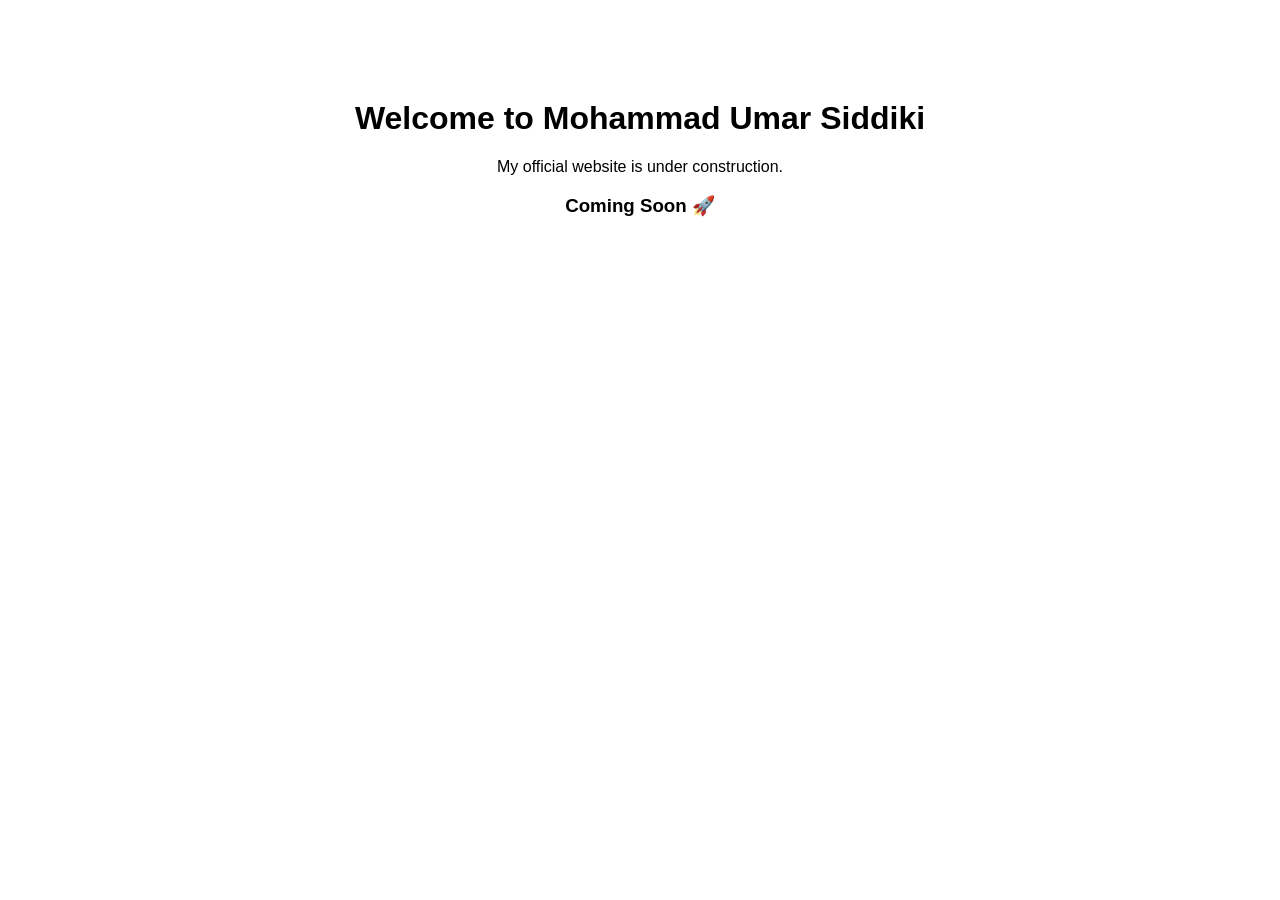
==== index.html @ a69455bf "Create index.html" ====
<!DOCTYPE html>
<html lang="en">
<head>
  <meta charset="UTF-8">
  <meta name="viewport" content="width=device-width, initial-scale=1.0">
  <title>Mohammad Umar Siddiki</title>
</head>
<body style="font-family: Arial; text-align:center; margin-top:100px;">
  <h1>Welcome to Mohammad Umar Siddiki</h1>
  <p>My official website is under construction.</p>
  <h3>Coming Soon 🚀</h3>
</body>
</html>
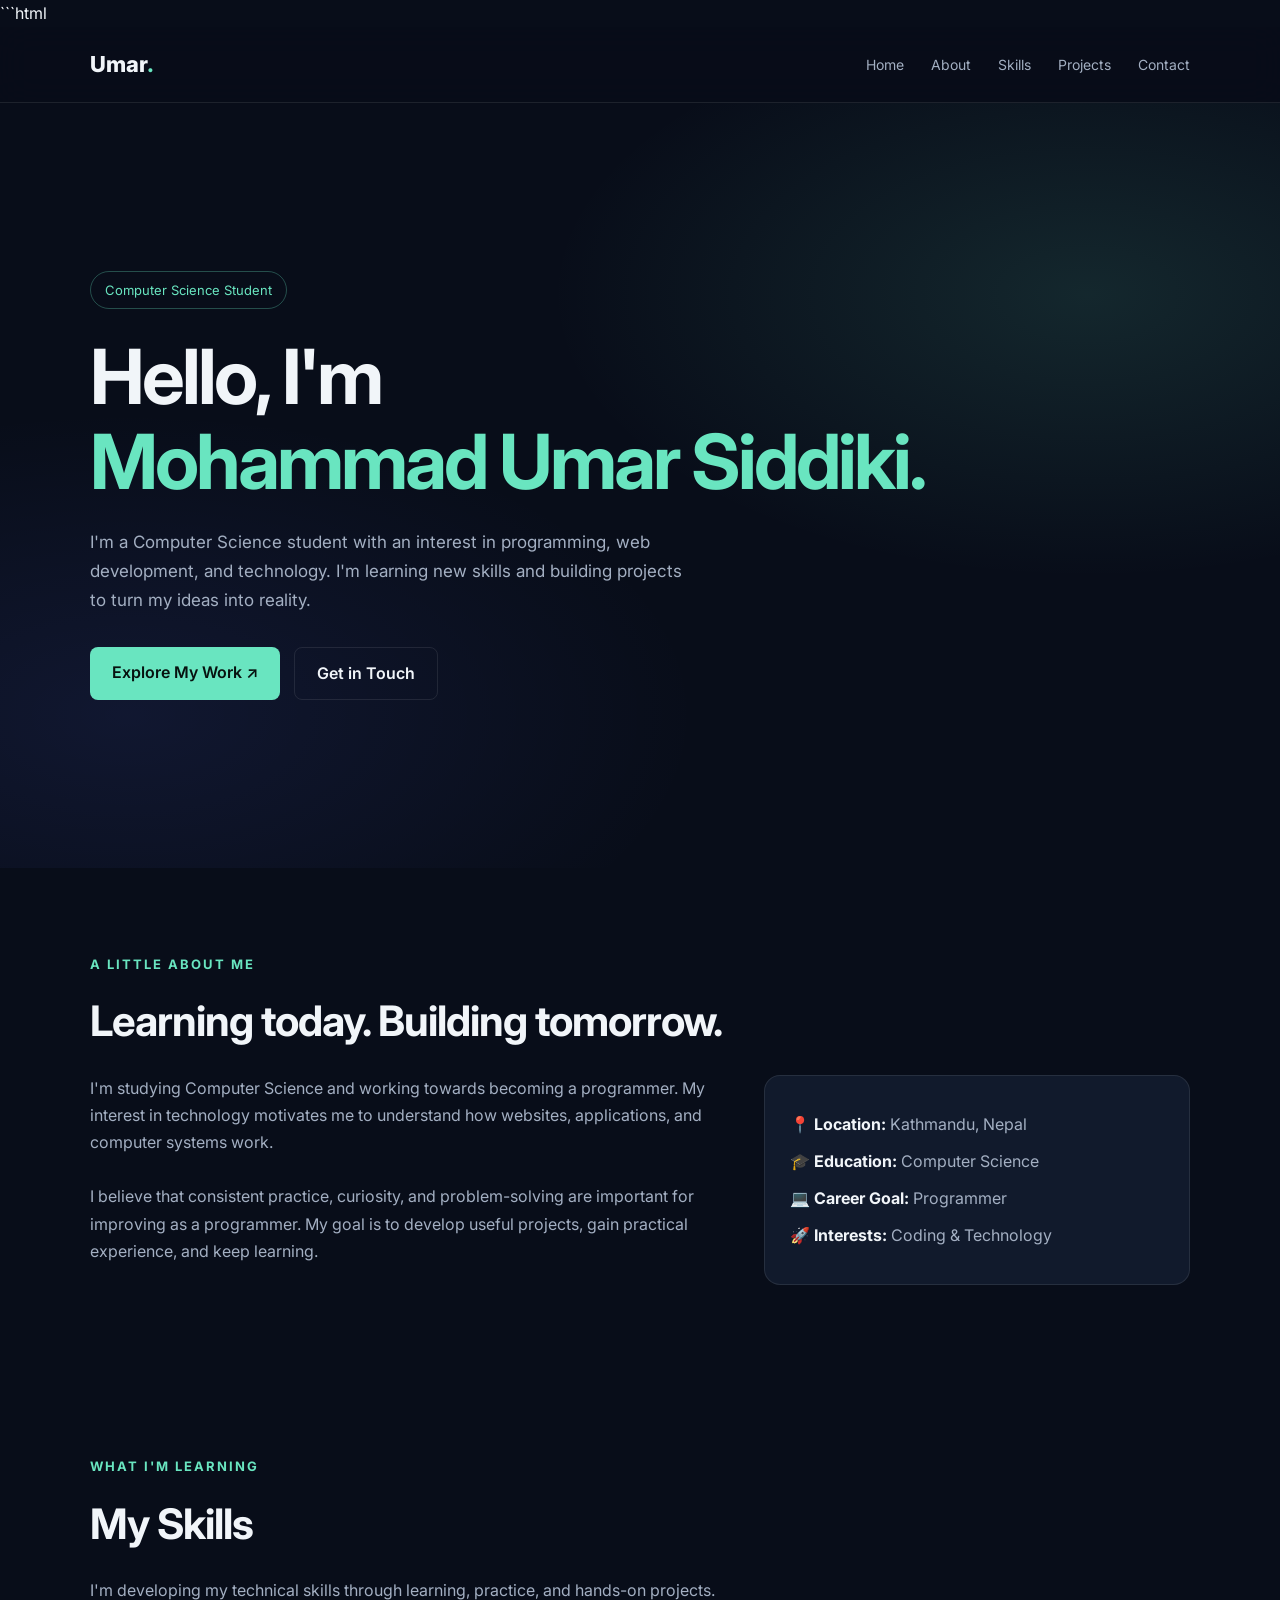
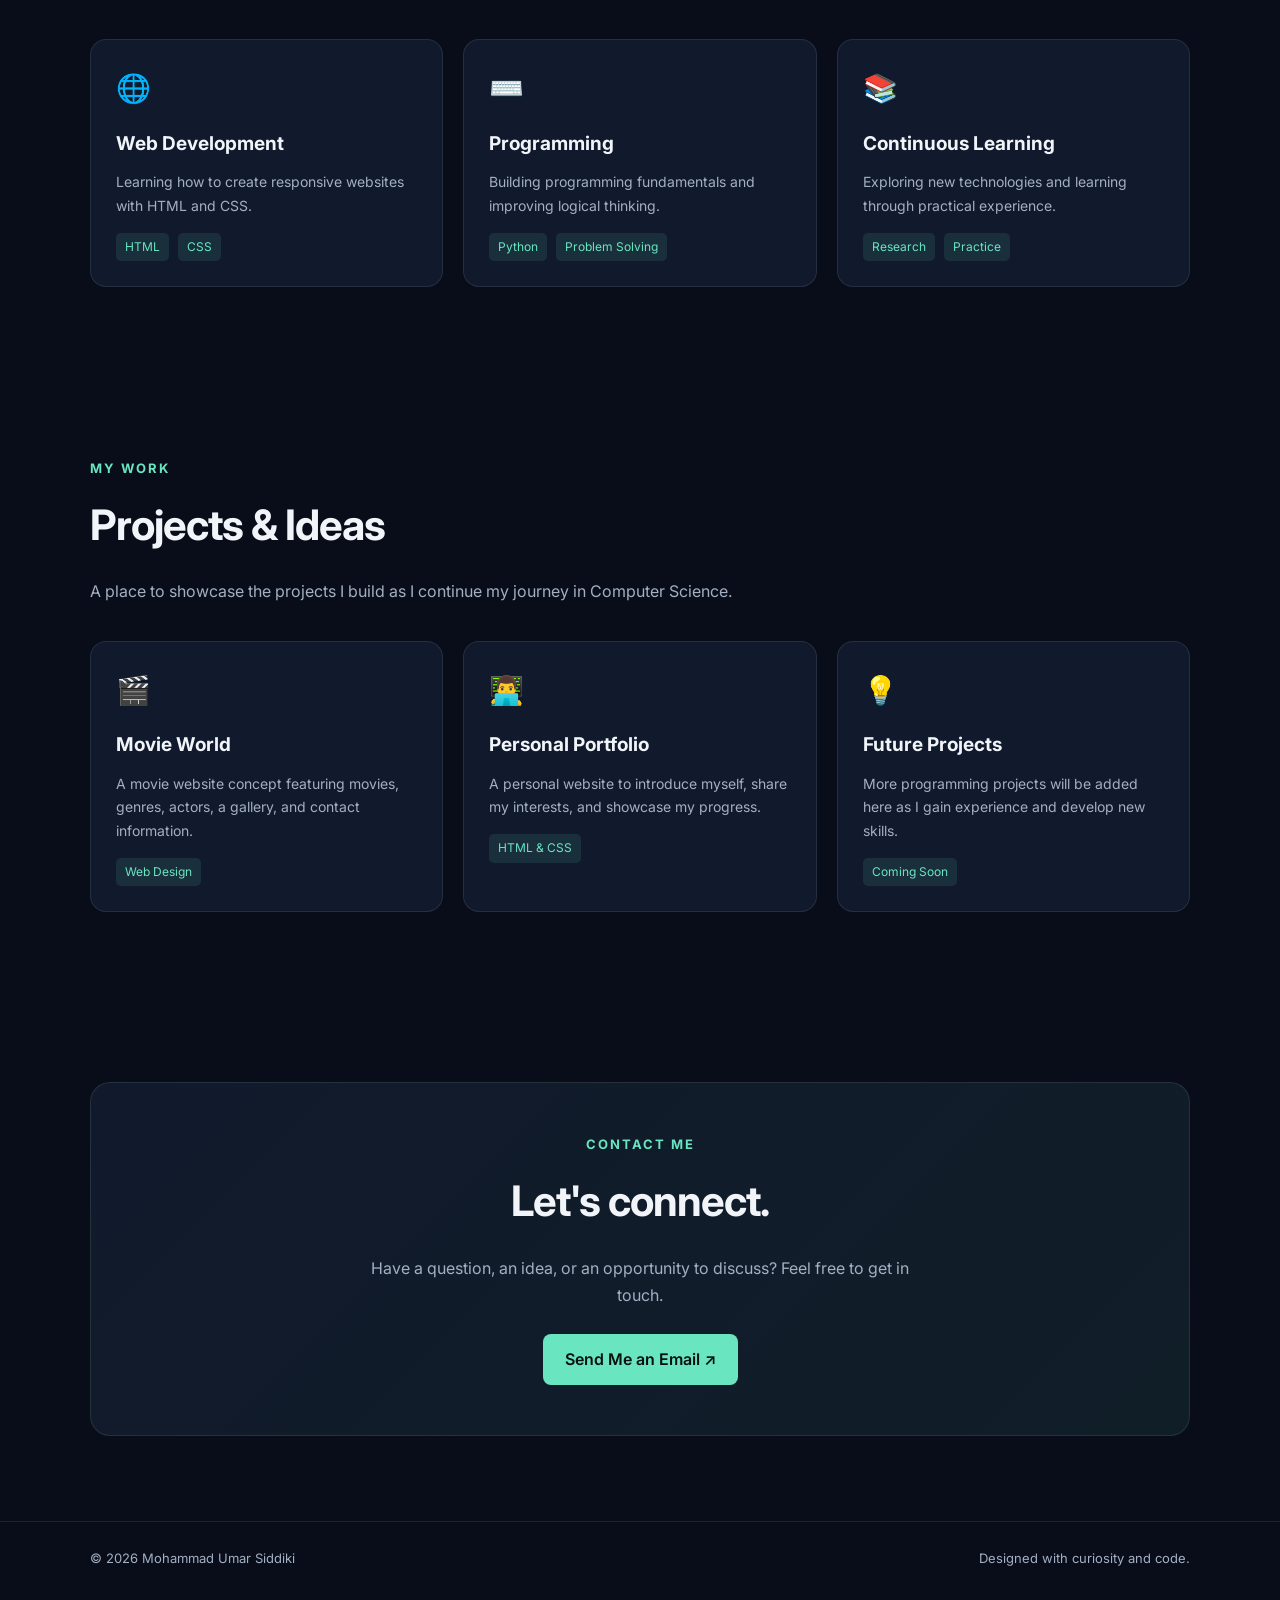
==== commit a46c312b: "Add files via upload" ====
--- a/index.html
+++ b/index.html
@@ -1,13 +1,477 @@
-<!DOCTYPE html>
-<html lang="en">
-<head>
-  <meta charset="UTF-8">
-  <meta name="viewport" content="width=device-width, initial-scale=1.0">
-  <title>Mohammad Umar Siddiki</title>
-</head>
-<body style="font-family: Arial; text-align:center; margin-top:100px;">
-  <h1>Welcome to Mohammad Umar Siddiki</h1>
-  <p>My official website is under construction.</p>
-  <h3>Coming Soon 🚀</h3>
-</body>
-</html>
+```html
+<!DOCTYPE html>
+<html lang="en">
+<head>
+    <meta charset="UTF-8">
+    <meta name="viewport" content="width=device-width, initial-scale=1.0">
+    <title>Umar Siddiki | Personal Portfolio</title>
+
+    <link rel="preconnect" href="https://fonts.googleapis.com">
+    <link rel="preconnect" href="https://fonts.gstatic.com" crossorigin>
+    <link href="https://fonts.googleapis.com/css2?family=Inter:wght@400;500;600;700;800&display=swap" rel="stylesheet">
+
+    <style>
+        * {
+            margin: 0;
+            padding: 0;
+            box-sizing: border-box;
+            scroll-behavior: smooth;
+        }
+
+        :root {
+            --bg: #080d19;
+            --card: #111a2c;
+            --text: #f1f5f9;
+            --muted: #a3afc2;
+            --accent: #69e5c0;
+            --border: rgba(255,255,255,0.09);
+        }
+
+        body {
+            background: var(--bg);
+            color: var(--text);
+            font-family: 'Inter', sans-serif;
+            line-height: 1.7;
+        }
+
+        a {
+            color: inherit;
+            text-decoration: none;
+        }
+
+        .container {
+            width: min(1100px, 90%);
+            margin: auto;
+        }
+
+        nav {
+            position: sticky;
+            top: 0;
+            z-index: 10;
+            background: rgba(8,13,25,0.88);
+            backdrop-filter: blur(16px);
+            border-bottom: 1px solid var(--border);
+        }
+
+        .nav-inner {
+            display: flex;
+            justify-content: space-between;
+            align-items: center;
+            min-height: 75px;
+            gap: 20px;
+        }
+
+        .logo {
+            font-size: 22px;
+            font-weight: 800;
+        }
+
+        .logo span {
+            color: var(--accent);
+        }
+
+        .nav-links {
+            display: flex;
+            gap: 27px;
+            list-style: none;
+            font-size: 14px;
+            color: var(--muted);
+        }
+
+        .nav-links a:hover {
+            color: var(--accent);
+        }
+
+        .hero {
+            min-height: 85vh;
+            display: flex;
+            align-items: center;
+            padding: 90px 0;
+            background:
+                radial-gradient(ellipse at 85% 25%, rgba(105,229,192,.12), transparent 35%),
+                radial-gradient(ellipse at 10% 80%, rgba(93,113,255,.10), transparent 35%);
+        }
+
+        .badge {
+            display: inline-block;
+            padding: 7px 14px;
+            border: 1px solid rgba(105,229,192,.3);
+            border-radius: 30px;
+            color: var(--accent);
+            font-size: 13px;
+            margin-bottom: 25px;
+        }
+
+        h1 {
+            font-size: clamp(42px, 7vw, 76px);
+            line-height: 1.12;
+            letter-spacing: -3px;
+            margin-bottom: 24px;
+        }
+
+        h1 span {
+            color: var(--accent);
+        }
+
+        .hero p {
+            color: var(--muted);
+            max-width: 600px;
+            font-size: 17px;
+            margin-bottom: 32px;
+        }
+
+        .buttons {
+            display: flex;
+            flex-wrap: wrap;
+            gap: 14px;
+        }
+
+        .btn {
+            padding: 12px 22px;
+            border-radius: 8px;
+            font-weight: 600;
+            display: inline-block;
+            transition: .25s;
+        }
+
+        .btn-primary {
+            color: #07120f;
+            background: var(--accent);
+        }
+
+        .btn-primary:hover {
+            transform: translateY(-3px);
+            box-shadow: 0 8px 25px rgba(105,229,192,.2);
+        }
+
+        .btn-outline {
+            border: 1px solid var(--border);
+        }
+
+        .btn-outline:hover {
+            border-color: var(--accent);
+            color: var(--accent);
+        }
+
+        section {
+            padding: 85px 0;
+        }
+
+        .section-label {
+            color: var(--accent);
+            font-size: 13px;
+            font-weight: 700;
+            text-transform: uppercase;
+            letter-spacing: 2px;
+        }
+
+        h2 {
+            font-size: clamp(30px, 4vw, 42px);
+            margin: 10px 0 18px;
+            letter-spacing: -1px;
+        }
+
+        .section-intro {
+            color: var(--muted);
+            max-width: 650px;
+            margin-bottom: 35px;
+        }
+
+        .about-grid {
+            display: grid;
+            grid-template-columns: 1.2fr .8fr;
+            gap: 35px;
+            align-items: start;
+        }
+
+        .about-text {
+            color: var(--muted);
+        }
+
+        .info-card, .card {
+            background: var(--card);
+            border: 1px solid var(--border);
+            border-radius: 16px;
+            padding: 25px;
+        }
+
+        .info-card p {
+            margin: 10px 0;
+            color: var(--muted);
+        }
+
+        .info-card strong {
+            color: var(--text);
+        }
+
+        .cards {
+            display: grid;
+            grid-template-columns: repeat(3, 1fr);
+            gap: 20px;
+        }
+
+        .card {
+            transition: .25s;
+        }
+
+        .card:hover {
+            transform: translateY(-5px);
+            border-color: rgba(105,229,192,.45);
+        }
+
+        .icon {
+            font-size: 28px;
+            margin-bottom: 15px;
+        }
+
+        .card h3 {
+            font-size: 19px;
+            margin-bottom: 10px;
+        }
+
+        .card p {
+            color: var(--muted);
+            font-size: 14px;
+        }
+
+        .tag {
+            display: inline-block;
+            background: rgba(105,229,192,.1);
+            color: var(--accent);
+            border-radius: 5px;
+            padding: 4px 9px;
+            font-size: 12px;
+            margin: 15px 5px 0 0;
+        }
+
+        .contact-box {
+            text-align: center;
+            padding: 50px 25px;
+            border: 1px solid var(--border);
+            border-radius: 20px;
+            background: linear-gradient(135deg, #111a2c, #101e28);
+        }
+
+        .contact-box p {
+            color: var(--muted);
+            margin: 0 auto 25px;
+            max-width: 550px;
+        }
+
+        footer {
+            border-top: 1px solid var(--border);
+            padding: 25px 0;
+            color: var(--muted);
+            font-size: 13px;
+        }
+
+        .footer-inner {
+            display: flex;
+            justify-content: space-between;
+            gap: 15px;
+            flex-wrap: wrap;
+        }
+
+        @media (max-width: 750px) {
+            .nav-inner {
+                flex-direction: column;
+                padding: 15px 0;
+            }
+
+            .nav-links {
+                gap: 15px;
+                flex-wrap: wrap;
+                justify-content: center;
+            }
+
+            .about-grid, .cards {
+                grid-template-columns: 1fr;
+            }
+
+            h1 {
+                letter-spacing: -1.5px;
+            }
+
+            section {
+                padding: 60px 0;
+            }
+        }
+    </style>
+</head>
+
+<body>
+
+    <nav>
+        <div class="container nav-inner">
+            <a href="#home" class="logo">Umar<span>.</span></a>
+
+            <ul class="nav-links">
+                <li><a href="#home">Home</a></li>
+                <li><a href="#about">About</a></li>
+                <li><a href="#skills">Skills</a></li>
+                <li><a href="#projects">Projects</a></li>
+                <li><a href="#contact">Contact</a></li>
+            </ul>
+        </div>
+    </nav>
+
+    <main>
+        <section class="hero" id="home">
+            <div class="container">
+                <span class="badge">Computer Science Student</span>
+
+                <h1>Hello, I'm<br><span>Mohammad Umar Siddiki.</span></h1>
+
+                <p>
+                    I'm a Computer Science student with an interest in programming,
+                    web development, and technology. I'm learning new skills and
+                    building projects to turn my ideas into reality.
+                </p>
+
+                <div class="buttons">
+                    <a href="#projects" class="btn btn-primary">Explore My Work ↗</a>
+                    <a href="#contact" class="btn btn-outline">Get in Touch</a>
+                </div>
+            </div>
+        </section>
+
+        <section id="about">
+            <div class="container">
+                <span class="section-label">A Little About Me</span>
+                <h2>Learning today. Building tomorrow.</h2>
+
+                <div class="about-grid">
+                    <div class="about-text">
+                        <p>
+                            I'm studying Computer Science and working towards
+                            becoming a programmer. My interest in technology
+                            motivates me to understand how websites, applications,
+                            and computer systems work.
+                        </p>
+                        <br>
+                        <p>
+                            I believe that consistent practice, curiosity, and
+                            problem-solving are important for improving as a
+                            programmer. My goal is to develop useful projects,
+                            gain practical experience, and keep learning.
+                        </p>
+                    </div>
+
+                    <div class="info-card">
+                        <p>📍 <strong>Location:</strong> Kathmandu, Nepal</p>
+                        <p>🎓 <strong>Education:</strong> Computer Science</p>
+                        <p>💻 <strong>Career Goal:</strong> Programmer</p>
+                        <p>🚀 <strong>Interests:</strong> Coding & Technology</p>
+                    </div>
+                </div>
+            </div>
+        </section>
+
+        <section id="skills">
+            <div class="container">
+                <span class="section-label">What I'm Learning</span>
+                <h2>My Skills</h2>
+                <p class="section-intro">
+                    I'm developing my technical skills through learning,
+                    practice, and hands-on projects.
+                </p>
+
+                <div class="cards">
+                    <div class="card">
+                        <div class="icon">🌐</div>
+                        <h3>Web Development</h3>
+                        <p>Learning how to create responsive websites with HTML and CSS.</p>
+                        <span class="tag">HTML</span>
+                        <span class="tag">CSS</span>
+                    </div>
+
+                    <div class="card">
+                        <div class="icon">⌨️</div>
+                        <h3>Programming</h3>
+                        <p>Building programming fundamentals and improving logical thinking.</p>
+                        <span class="tag">Python</span>
+                        <span class="tag">Problem Solving</span>
+                    </div>
+
+                    <div class="card">
+                        <div class="icon">📚</div>
+                        <h3>Continuous Learning</h3>
+                        <p>Exploring new technologies and learning through practical experience.</p>
+                        <span class="tag">Research</span>
+                        <span class="tag">Practice</span>
+                    </div>
+                </div>
+            </div>
+        </section>
+
+        <section id="projects">
+            <div class="container">
+                <span class="section-label">My Work</span>
+                <h2>Projects & Ideas</h2>
+                <p class="section-intro">
+                    A place to showcase the projects I build as I continue
+                    my journey in Computer Science.
+                </p>
+
+                <div class="cards">
+                    <div class="card">
+                        <div class="icon">🎬</div>
+                        <h3>Movie World</h3>
+                        <p>A movie website concept featuring movies, genres,
+                           actors, a gallery, and contact information.</p>
+                        <span class="tag">Web Design</span>
+                    </div>
+
+                    <div class="card">
+                        <div class="icon">👨‍💻</div>
+                        <h3>Personal Portfolio</h3>
+                        <p>A personal website to introduce myself,
+                           share my interests, and showcase my progress.</p>
+                        <span class="tag">HTML & CSS</span>
+                    </div>
+
+                    <div class="card">
+                        <div class="icon">💡</div>
+                        <h3>Future Projects</h3>
+                        <p>More programming projects will be added here
+                           as I gain experience and develop new skills.</p>
+                        <span class="tag">Coming Soon</span>
+                    </div>
+                </div>
+            </div>
+        </section>
+
+        <section id="contact">
+            <div class="container">
+                <div class="contact-box">
+                    <span class="section-label">Contact Me</span>
+                    <h2>Let's connect.</h2>
+                    <p>
+                        Have a question, an idea, or an opportunity to discuss?
+                        Feel free to get in touch.
+                    </p>
+
+                    <!-- Replace this email with your real email address -->
+                    <a class="btn btn-primary"
+                       href="mailto:your-email@example.com">
+                        Send Me an Email ↗
+                    </a>
+                </div>
+            </div>
+        </section>
+    </main>
+
+    <footer>
+        <div class="container footer-inner">
+            <span>© <span id="year"></span> Mohammad Umar Siddiki</span>
+            <span>Designed with curiosity and code.</span>
+        </div>
+    </footer>
+
+    <script>
+        document.getElementById("year").textContent = new Date().getFullYear();
+    </script>
+
+</body>
+</html>
+```
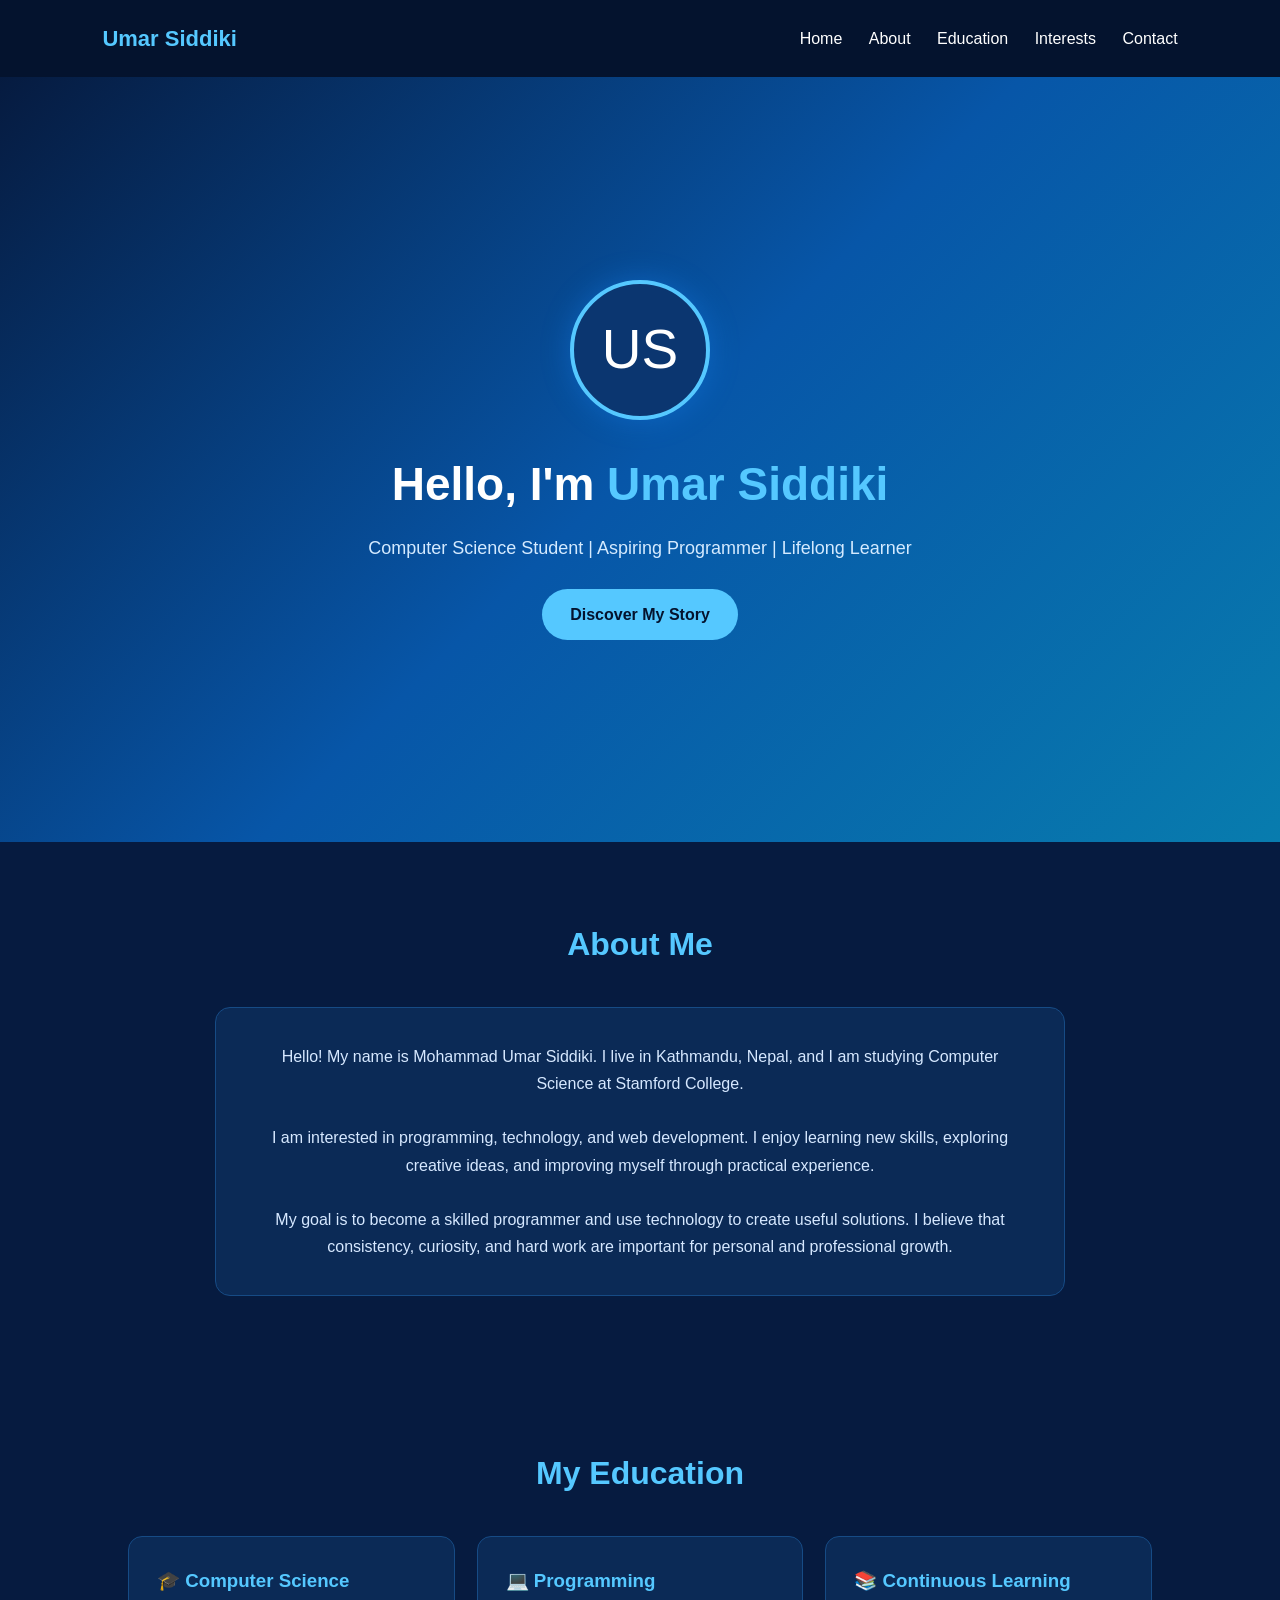
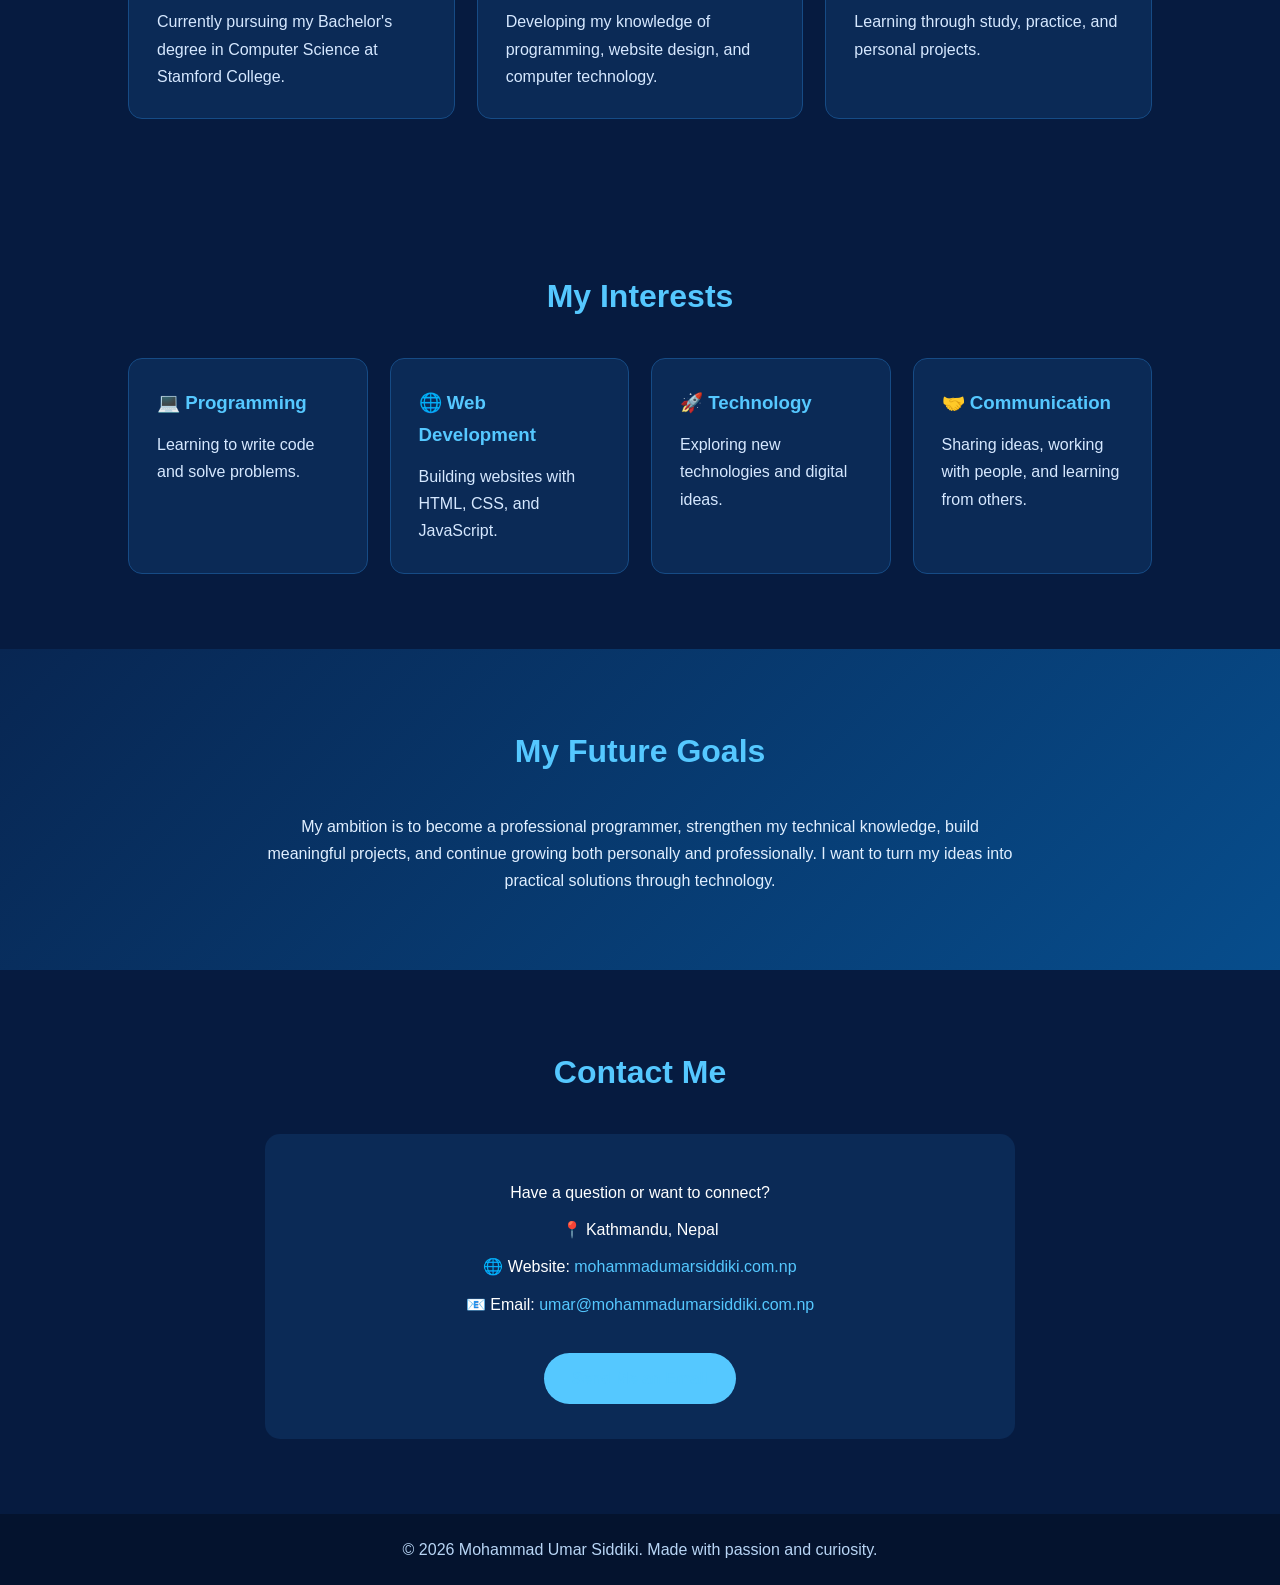
==== commit 75613ad8: "Rename Index.html to index.html" ====
--- a/index.html
+++ b/index.html
@@ -1,14 +1,10 @@
-```html
 <!DOCTYPE html>
 <html lang="en">
 <head>
     <meta charset="UTF-8">
     <meta name="viewport" content="width=device-width, initial-scale=1.0">
-    <title>Umar Siddiki | Personal Portfolio</title>
-
-    <link rel="preconnect" href="https://fonts.googleapis.com">
-    <link rel="preconnect" href="https://fonts.gstatic.com" crossorigin>
-    <link href="https://fonts.googleapis.com/css2?family=Inter:wght@400;500;600;700;800&display=swap" rel="stylesheet">
+
+    <title>About Me | Mohammad Umar Siddiki</title>
 
     <style>
         * {
@@ -18,282 +14,221 @@
             scroll-behavior: smooth;
         }
 
-        :root {
-            --bg: #080d19;
-            --card: #111a2c;
-            --text: #f1f5f9;
-            --muted: #a3afc2;
-            --accent: #69e5c0;
-            --border: rgba(255,255,255,0.09);
-        }
-
         body {
-            background: var(--bg);
-            color: var(--text);
-            font-family: 'Inter', sans-serif;
+            font-family: Arial, sans-serif;
+            background: #061b40;
+            color: white;
             line-height: 1.7;
         }
 
-        a {
-            color: inherit;
-            text-decoration: none;
-        }
-
-        .container {
-            width: min(1100px, 90%);
-            margin: auto;
-        }
-
+        /* Navigation */
         nav {
-            position: sticky;
-            top: 0;
-            z-index: 10;
-            background: rgba(8,13,25,0.88);
-            backdrop-filter: blur(16px);
-            border-bottom: 1px solid var(--border);
-        }
-
-        .nav-inner {
             display: flex;
             justify-content: space-between;
             align-items: center;
-            min-height: 75px;
-            gap: 20px;
+            padding: 20px 8%;
+            background: #04132e;
+            position: sticky;
+            top: 0;
+            z-index: 100;
         }
 
         .logo {
+            color: #55c8ff;
             font-size: 22px;
-            font-weight: 800;
-        }
-
-        .logo span {
-            color: var(--accent);
-        }
-
-        .nav-links {
-            display: flex;
-            gap: 27px;
-            list-style: none;
-            font-size: 14px;
-            color: var(--muted);
-        }
-
-        .nav-links a:hover {
-            color: var(--accent);
-        }
-
+            font-weight: bold;
+        }
+
+        nav a {
+            color: white;
+            text-decoration: none;
+            margin-left: 22px;
+            transition: 0.3s;
+        }
+
+        nav a:hover {
+            color: #55c8ff;
+        }
+
+        /* Hero Section */
         .hero {
             min-height: 85vh;
             display: flex;
+            flex-direction: column;
+            justify-content: center;
             align-items: center;
-            padding: 90px 0;
-            background:
-                radial-gradient(ellipse at 85% 25%, rgba(105,229,192,.12), transparent 35%),
-                radial-gradient(ellipse at 10% 80%, rgba(93,113,255,.10), transparent 35%);
-        }
-
-        .badge {
+            text-align: center;
+            padding: 50px 20px;
+            background: linear-gradient(135deg, #061b40, #0756a8, #087cae);
+        }
+
+        .profile {
+            width: 140px;
+            height: 140px;
+            border: 4px solid #55c8ff;
+            border-radius: 50%;
+            display: flex;
+            justify-content: center;
+            align-items: center;
+            background: #0b3670;
+            font-size: 55px;
+            margin-bottom: 25px;
+            box-shadow: 0 0 30px #168bff55;
+        }
+
+        .hero h1 {
+            font-size: 46px;
+            margin-bottom: 10px;
+        }
+
+        .hero h1 span {
+            color: #55c8ff;
+        }
+
+        .hero p {
+            font-size: 18px;
+            color: #d4eaff;
+            max-width: 650px;
+        }
+
+        .button {
             display: inline-block;
-            padding: 7px 14px;
-            border: 1px solid rgba(105,229,192,.3);
+            margin-top: 25px;
+            padding: 12px 28px;
+            background: #55c8ff;
+            color: #04132e;
+            text-decoration: none;
+            font-weight: bold;
             border-radius: 30px;
-            color: var(--accent);
-            font-size: 13px;
-            margin-bottom: 25px;
-        }
-
-        h1 {
-            font-size: clamp(42px, 7vw, 76px);
-            line-height: 1.12;
-            letter-spacing: -3px;
-            margin-bottom: 24px;
-        }
-
-        h1 span {
-            color: var(--accent);
-        }
-
-        .hero p {
-            color: var(--muted);
-            max-width: 600px;
-            font-size: 17px;
-            margin-bottom: 32px;
-        }
-
-        .buttons {
-            display: flex;
-            flex-wrap: wrap;
-            gap: 14px;
-        }
-
-        .btn {
-            padding: 12px 22px;
-            border-radius: 8px;
-            font-weight: 600;
-            display: inline-block;
-            transition: .25s;
-        }
-
-        .btn-primary {
-            color: #07120f;
-            background: var(--accent);
-        }
-
-        .btn-primary:hover {
+            transition: 0.3s;
+        }
+
+        .button:hover {
+            background: white;
             transform: translateY(-3px);
-            box-shadow: 0 8px 25px rgba(105,229,192,.2);
-        }
-
-        .btn-outline {
-            border: 1px solid var(--border);
-        }
-
-        .btn-outline:hover {
-            border-color: var(--accent);
-            color: var(--accent);
-        }
-
+        }
+
+        /* General Sections */
         section {
-            padding: 85px 0;
-        }
-
-        .section-label {
-            color: var(--accent);
-            font-size: 13px;
-            font-weight: 700;
-            text-transform: uppercase;
-            letter-spacing: 2px;
-        }
-
-        h2 {
-            font-size: clamp(30px, 4vw, 42px);
-            margin: 10px 0 18px;
-            letter-spacing: -1px;
-        }
-
-        .section-intro {
-            color: var(--muted);
-            max-width: 650px;
+            padding: 75px 10%;
+        }
+
+        .section-title {
+            font-size: 32px;
+            color: #55c8ff;
+            text-align: center;
             margin-bottom: 35px;
         }
 
-        .about-grid {
-            display: grid;
-            grid-template-columns: 1.2fr .8fr;
-            gap: 35px;
-            align-items: start;
-        }
-
-        .about-text {
-            color: var(--muted);
-        }
-
-        .info-card, .card {
-            background: var(--card);
-            border: 1px solid var(--border);
-            border-radius: 16px;
-            padding: 25px;
-        }
-
-        .info-card p {
-            margin: 10px 0;
-            color: var(--muted);
-        }
-
-        .info-card strong {
-            color: var(--text);
-        }
-
+        .about-box {
+            max-width: 850px;
+            margin: auto;
+            background: #0b2a56;
+            padding: 35px;
+            border-radius: 15px;
+            border: 1px solid #164b85;
+            text-align: center;
+        }
+
+        .about-box p {
+            color: #d6e8ff;
+        }
+
+        /* Cards */
         .cards {
             display: grid;
-            grid-template-columns: repeat(3, 1fr);
-            gap: 20px;
+            grid-template-columns: repeat(auto-fit, minmax(220px, 1fr));
+            gap: 22px;
         }
 
         .card {
-            transition: .25s;
+            background: #0b2a56;
+            padding: 28px;
+            border-radius: 14px;
+            border: 1px solid #164b85;
+            transition: 0.3s;
         }
 
         .card:hover {
-            transform: translateY(-5px);
-            border-color: rgba(105,229,192,.45);
-        }
-
-        .icon {
-            font-size: 28px;
-            margin-bottom: 15px;
+            transform: translateY(-7px);
+            border-color: #55c8ff;
+            box-shadow: 0 10px 25px #00000025;
         }
 
         .card h3 {
-            font-size: 19px;
-            margin-bottom: 10px;
+            color: #55c8ff;
+            margin-bottom: 12px;
         }
 
         .card p {
-            color: var(--muted);
-            font-size: 14px;
-        }
-
-        .tag {
-            display: inline-block;
-            background: rgba(105,229,192,.1);
-            color: var(--accent);
-            border-radius: 5px;
-            padding: 4px 9px;
-            font-size: 12px;
-            margin: 15px 5px 0 0;
-        }
-
+            color: #d6e8ff;
+        }
+
+        /* Goals */
+        .goals {
+            background: linear-gradient(135deg, #082652, #074d8c);
+            text-align: center;
+        }
+
+        .goals p {
+            max-width: 750px;
+            margin: auto;
+            color: #e0efff;
+        }
+
+        /* Contact */
         .contact-box {
             text-align: center;
-            padding: 50px 25px;
-            border: 1px solid var(--border);
-            border-radius: 20px;
-            background: linear-gradient(135deg, #111a2c, #101e28);
+            background: #0b2a56;
+            max-width: 750px;
+            margin: auto;
+            padding: 35px;
+            border-radius: 15px;
         }
 
         .contact-box p {
-            color: var(--muted);
-            margin: 0 auto 25px;
-            max-width: 550px;
-        }
-
+            margin: 10px 0;
+        }
+
+        .contact-box a {
+            color: #55c8ff;
+            text-decoration: none;
+        }
+
+        /* Footer */
         footer {
-            border-top: 1px solid var(--border);
-            padding: 25px 0;
-            color: var(--muted);
-            font-size: 13px;
-        }
-
-        .footer-inner {
-            display: flex;
-            justify-content: space-between;
-            gap: 15px;
-            flex-wrap: wrap;
-        }
-
-        @media (max-width: 750px) {
-            .nav-inner {
+            text-align: center;
+            padding: 22px;
+            background: #04132e;
+            color: #b8d5f5;
+        }
+
+        /* Mobile */
+        @media (max-width: 650px) {
+            nav {
                 flex-direction: column;
-                padding: 15px 0;
-            }
-
-            .nav-links {
-                gap: 15px;
-                flex-wrap: wrap;
-                justify-content: center;
-            }
-
-            .about-grid, .cards {
-                grid-template-columns: 1fr;
-            }
-
-            h1 {
-                letter-spacing: -1.5px;
+                gap: 12px;
+            }
+
+            nav a {
+                margin: 0 7px;
+                font-size: 14px;
+            }
+
+            .hero h1 {
+                font-size: 32px;
+            }
+
+            .hero p {
+                font-size: 16px;
             }
 
             section {
-                padding: 60px 0;
+                padding: 55px 7%;
+            }
+
+            .about-box {
+                padding: 25px;
             }
         }
     </style>
@@ -301,177 +236,173 @@
 
 <body>
 
+    <!-- Navigation -->
     <nav>
-        <div class="container nav-inner">
-            <a href="#home" class="logo">Umar<span>.</span></a>
-
-            <ul class="nav-links">
-                <li><a href="#home">Home</a></li>
-                <li><a href="#about">About</a></li>
-                <li><a href="#skills">Skills</a></li>
-                <li><a href="#projects">Projects</a></li>
-                <li><a href="#contact">Contact</a></li>
-            </ul>
+        <div class="logo">Umar Siddiki</div>
+
+        <div>
+            <a href="#home">Home</a>
+            <a href="#about">About</a>
+            <a href="#education">Education</a>
+            <a href="#interests">Interests</a>
+            <a href="#contact">Contact</a>
         </div>
     </nav>
 
-    <main>
-        <section class="hero" id="home">
-            <div class="container">
-                <span class="badge">Computer Science Student</span>
-
-                <h1>Hello, I'm<br><span>Mohammad Umar Siddiki.</span></h1>
-
+    <!-- Home -->
+    <header class="hero" id="home">
+        <div class="profile">US</div>
+
+        <h1>Hello, I'm <span>Umar Siddiki</span></h1>
+
+        <p>
+            Computer Science Student | Aspiring Programmer |
+            Lifelong Learner
+        </p>
+
+        <a href="#about" class="button">Discover My Story</a>
+    </header>
+
+    <!-- About Me -->
+    <section id="about">
+        <h2 class="section-title">About Me</h2>
+
+        <div class="about-box">
+            <p>
+                Hello! My name is Mohammad Umar Siddiki.
+                I live in Kathmandu, Nepal, and I am studying
+                Computer Science at Stamford College.
+            </p>
+
+            <br>
+
+            <p>
+                I am interested in programming, technology,
+                and web development. I enjoy learning new skills,
+                exploring creative ideas, and improving myself
+                through practical experience.
+            </p>
+
+            <br>
+
+            <p>
+                My goal is to become a skilled programmer and
+                use technology to create useful solutions.
+                I believe that consistency, curiosity, and hard
+                work are important for personal and professional growth.
+            </p>
+        </div>
+    </section>
+
+    <!-- Education -->
+    <section id="education">
+        <h2 class="section-title">My Education</h2>
+
+        <div class="cards">
+            <div class="card">
+                <h3>🎓 Computer Science</h3>
                 <p>
-                    I'm a Computer Science student with an interest in programming,
-                    web development, and technology. I'm learning new skills and
-                    building projects to turn my ideas into reality.
+                    Currently pursuing my Bachelor's degree
+                    in Computer Science at Stamford College.
                 </p>
-
-                <div class="buttons">
-                    <a href="#projects" class="btn btn-primary">Explore My Work ↗</a>
-                    <a href="#contact" class="btn btn-outline">Get in Touch</a>
-                </div>
-            </div>
-        </section>
-
-        <section id="about">
-            <div class="container">
-                <span class="section-label">A Little About Me</span>
-                <h2>Learning today. Building tomorrow.</h2>
-
-                <div class="about-grid">
-                    <div class="about-text">
-                        <p>
-                            I'm studying Computer Science and working towards
-                            becoming a programmer. My interest in technology
-                            motivates me to understand how websites, applications,
-                            and computer systems work.
-                        </p>
-                        <br>
-                        <p>
-                            I believe that consistent practice, curiosity, and
-                            problem-solving are important for improving as a
-                            programmer. My goal is to develop useful projects,
-                            gain practical experience, and keep learning.
-                        </p>
-                    </div>
-
-                    <div class="info-card">
-                        <p>📍 <strong>Location:</strong> Kathmandu, Nepal</p>
-                        <p>🎓 <strong>Education:</strong> Computer Science</p>
-                        <p>💻 <strong>Career Goal:</strong> Programmer</p>
-                        <p>🚀 <strong>Interests:</strong> Coding & Technology</p>
-                    </div>
-                </div>
-            </div>
-        </section>
-
-        <section id="skills">
-            <div class="container">
-                <span class="section-label">What I'm Learning</span>
-                <h2>My Skills</h2>
-                <p class="section-intro">
-                    I'm developing my technical skills through learning,
-                    practice, and hands-on projects.
+            </div>
+
+            <div class="card">
+                <h3>💻 Programming</h3>
+                <p>
+                    Developing my knowledge of programming,
+                    website design, and computer technology.
                 </p>
-
-                <div class="cards">
-                    <div class="card">
-                        <div class="icon">🌐</div>
-                        <h3>Web Development</h3>
-                        <p>Learning how to create responsive websites with HTML and CSS.</p>
-                        <span class="tag">HTML</span>
-                        <span class="tag">CSS</span>
-                    </div>
-
-                    <div class="card">
-                        <div class="icon">⌨️</div>
-                        <h3>Programming</h3>
-                        <p>Building programming fundamentals and improving logical thinking.</p>
-                        <span class="tag">Python</span>
-                        <span class="tag">Problem Solving</span>
-                    </div>
-
-                    <div class="card">
-                        <div class="icon">📚</div>
-                        <h3>Continuous Learning</h3>
-                        <p>Exploring new technologies and learning through practical experience.</p>
-                        <span class="tag">Research</span>
-                        <span class="tag">Practice</span>
-                    </div>
-                </div>
-            </div>
-        </section>
-
-        <section id="projects">
-            <div class="container">
-                <span class="section-label">My Work</span>
-                <h2>Projects & Ideas</h2>
-                <p class="section-intro">
-                    A place to showcase the projects I build as I continue
-                    my journey in Computer Science.
+            </div>
+
+            <div class="card">
+                <h3>📚 Continuous Learning</h3>
+                <p>
+                    Learning through study, practice,
+                    and personal projects.
                 </p>
-
-                <div class="cards">
-                    <div class="card">
-                        <div class="icon">🎬</div>
-                        <h3>Movie World</h3>
-                        <p>A movie website concept featuring movies, genres,
-                           actors, a gallery, and contact information.</p>
-                        <span class="tag">Web Design</span>
-                    </div>
-
-                    <div class="card">
-                        <div class="icon">👨‍💻</div>
-                        <h3>Personal Portfolio</h3>
-                        <p>A personal website to introduce myself,
-                           share my interests, and showcase my progress.</p>
-                        <span class="tag">HTML & CSS</span>
-                    </div>
-
-                    <div class="card">
-                        <div class="icon">💡</div>
-                        <h3>Future Projects</h3>
-                        <p>More programming projects will be added here
-                           as I gain experience and develop new skills.</p>
-                        <span class="tag">Coming Soon</span>
-                    </div>
-                </div>
-            </div>
-        </section>
-
-        <section id="contact">
-            <div class="container">
-                <div class="contact-box">
-                    <span class="section-label">Contact Me</span>
-                    <h2>Let's connect.</h2>
-                    <p>
-                        Have a question, an idea, or an opportunity to discuss?
-                        Feel free to get in touch.
-                    </p>
-
-                    <!-- Replace this email with your real email address -->
-                    <a class="btn btn-primary"
-                       href="mailto:your-email@example.com">
-                        Send Me an Email ↗
-                    </a>
-                </div>
-            </div>
-        </section>
-    </main>
-
+            </div>
+        </div>
+    </section>
+
+    <!-- Interests -->
+    <section id="interests">
+        <h2 class="section-title">My Interests</h2>
+
+        <div class="cards">
+            <div class="card">
+                <h3>💻 Programming</h3>
+                <p>Learning to write code and solve problems.</p>
+            </div>
+
+            <div class="card">
+                <h3>🌐 Web Development</h3>
+                <p>Building websites with HTML, CSS, and JavaScript.</p>
+            </div>
+
+            <div class="card">
+                <h3>🚀 Technology</h3>
+                <p>Exploring new technologies and digital ideas.</p>
+            </div>
+
+            <div class="card">
+                <h3>🤝 Communication</h3>
+                <p>Sharing ideas, working with people, and learning from others.</p>
+            </div>
+        </div>
+    </section>
+
+    <!-- Goals -->
+    <section class="goals" id="goals">
+        <h2 class="section-title">My Future Goals</h2>
+
+        <p>
+            My ambition is to become a professional programmer,
+            strengthen my technical knowledge, build meaningful
+            projects, and continue growing both personally
+            and professionally. I want to turn my ideas into
+            practical solutions through technology.
+        </p>
+    </section>
+
+    <!-- Contact -->
+    <section id="contact">
+        <h2 class="section-title">Contact Me</h2>
+
+        <div class="contact-box">
+            <p>Have a question or want to connect?</p>
+
+            <p>
+                📍 Kathmandu, Nepal
+            </p>
+
+            <p>
+                🌐 Website:
+                <a href="https://mohammadumarsiddiki.com.np">
+                    mohammadumarsiddiki.com.np
+                </a>
+            </p>
+
+            <p>
+                📧 Email:
+                <a href="mailto:umar@mohammadumarsiddiki.com.np">
+                    umar@mohammadumarsiddiki.com.np
+                </a>
+            </p>
+
+            <a href="mailto:umar@mohammadumarsiddiki.com.np"
+               class="button">Send Me an Email</a>
+        </div>
+    </section>
+
+    <!-- Footer -->
     <footer>
-        <div class="container footer-inner">
-            <span>© <span id="year"></span> Mohammad Umar Siddiki</span>
-            <span>Designed with curiosity and code.</span>
-        </div>
+        <p>
+            &copy; 2026 Mohammad Umar Siddiki.
+            Made with passion and curiosity.
+        </p>
     </footer>
-
-    <script>
-        document.getElementById("year").textContent = new Date().getFullYear();
-    </script>
 
 </body>
 </html>
-```
+
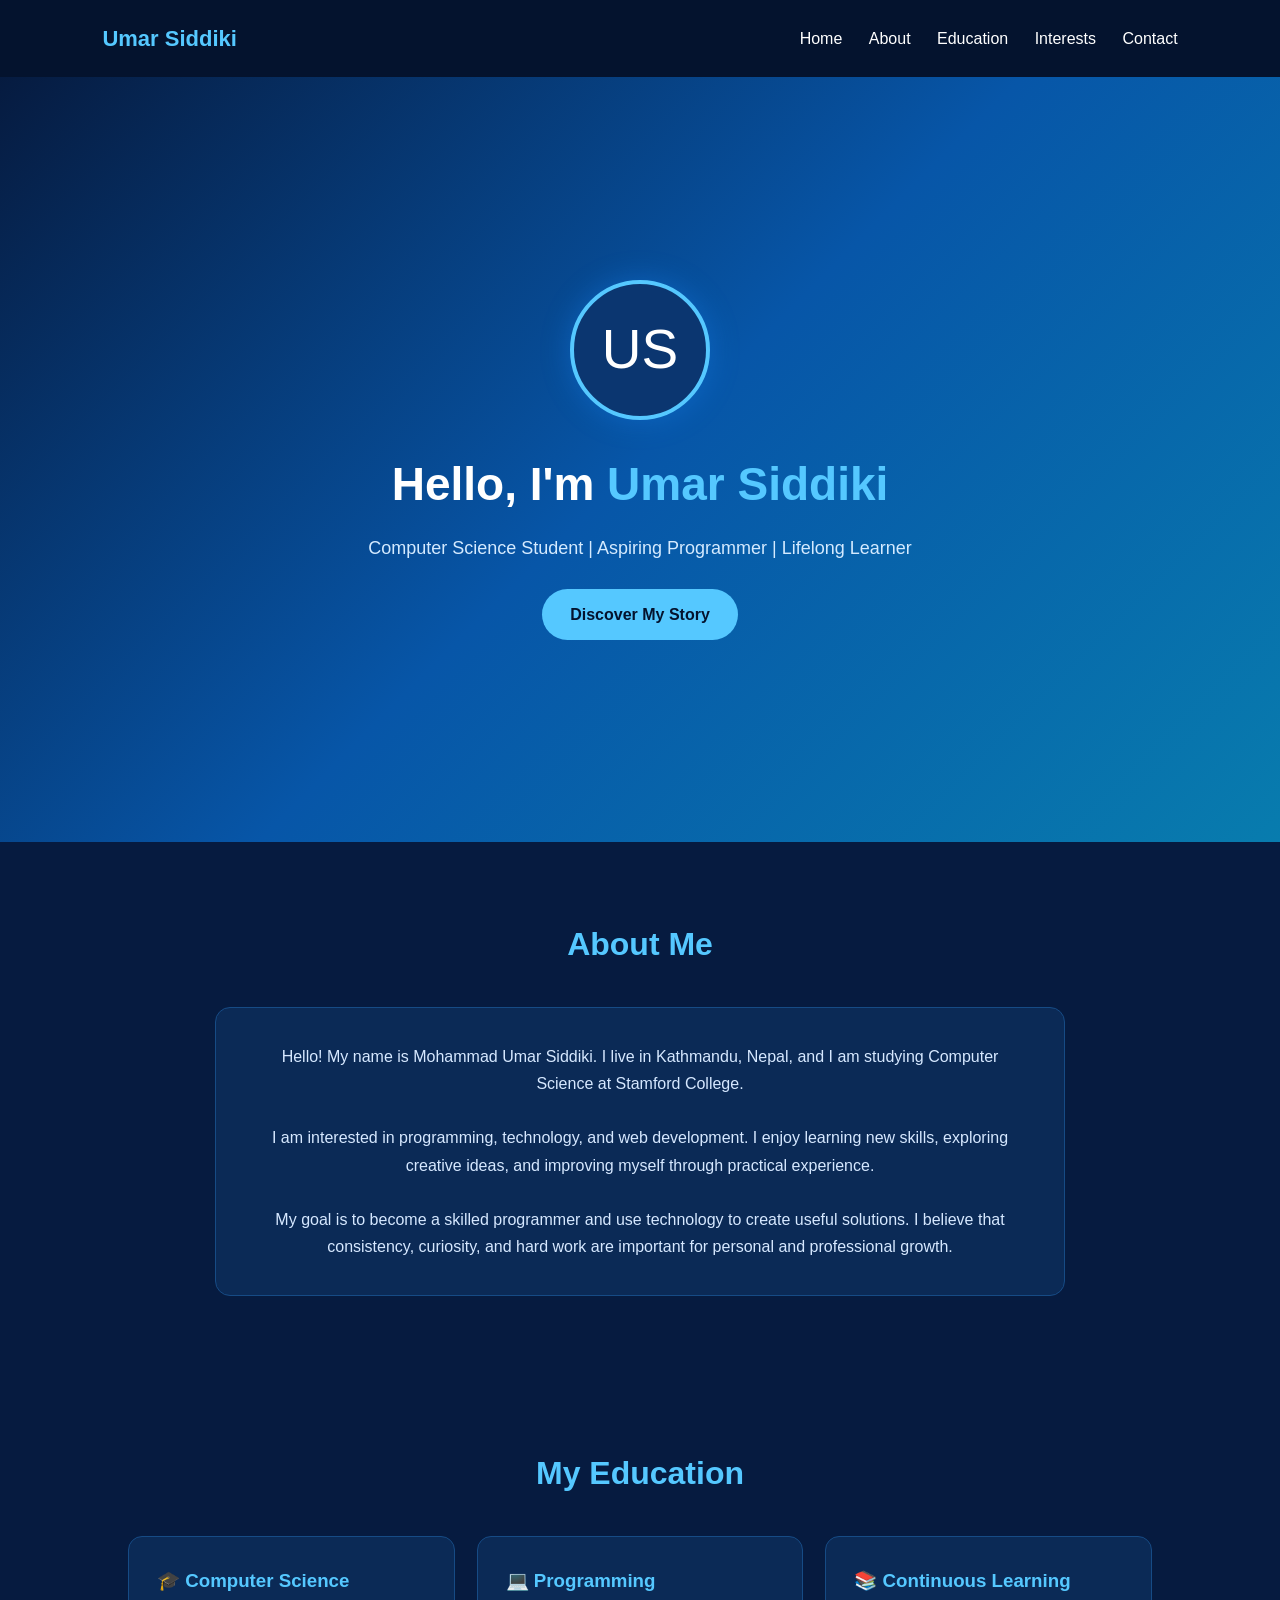
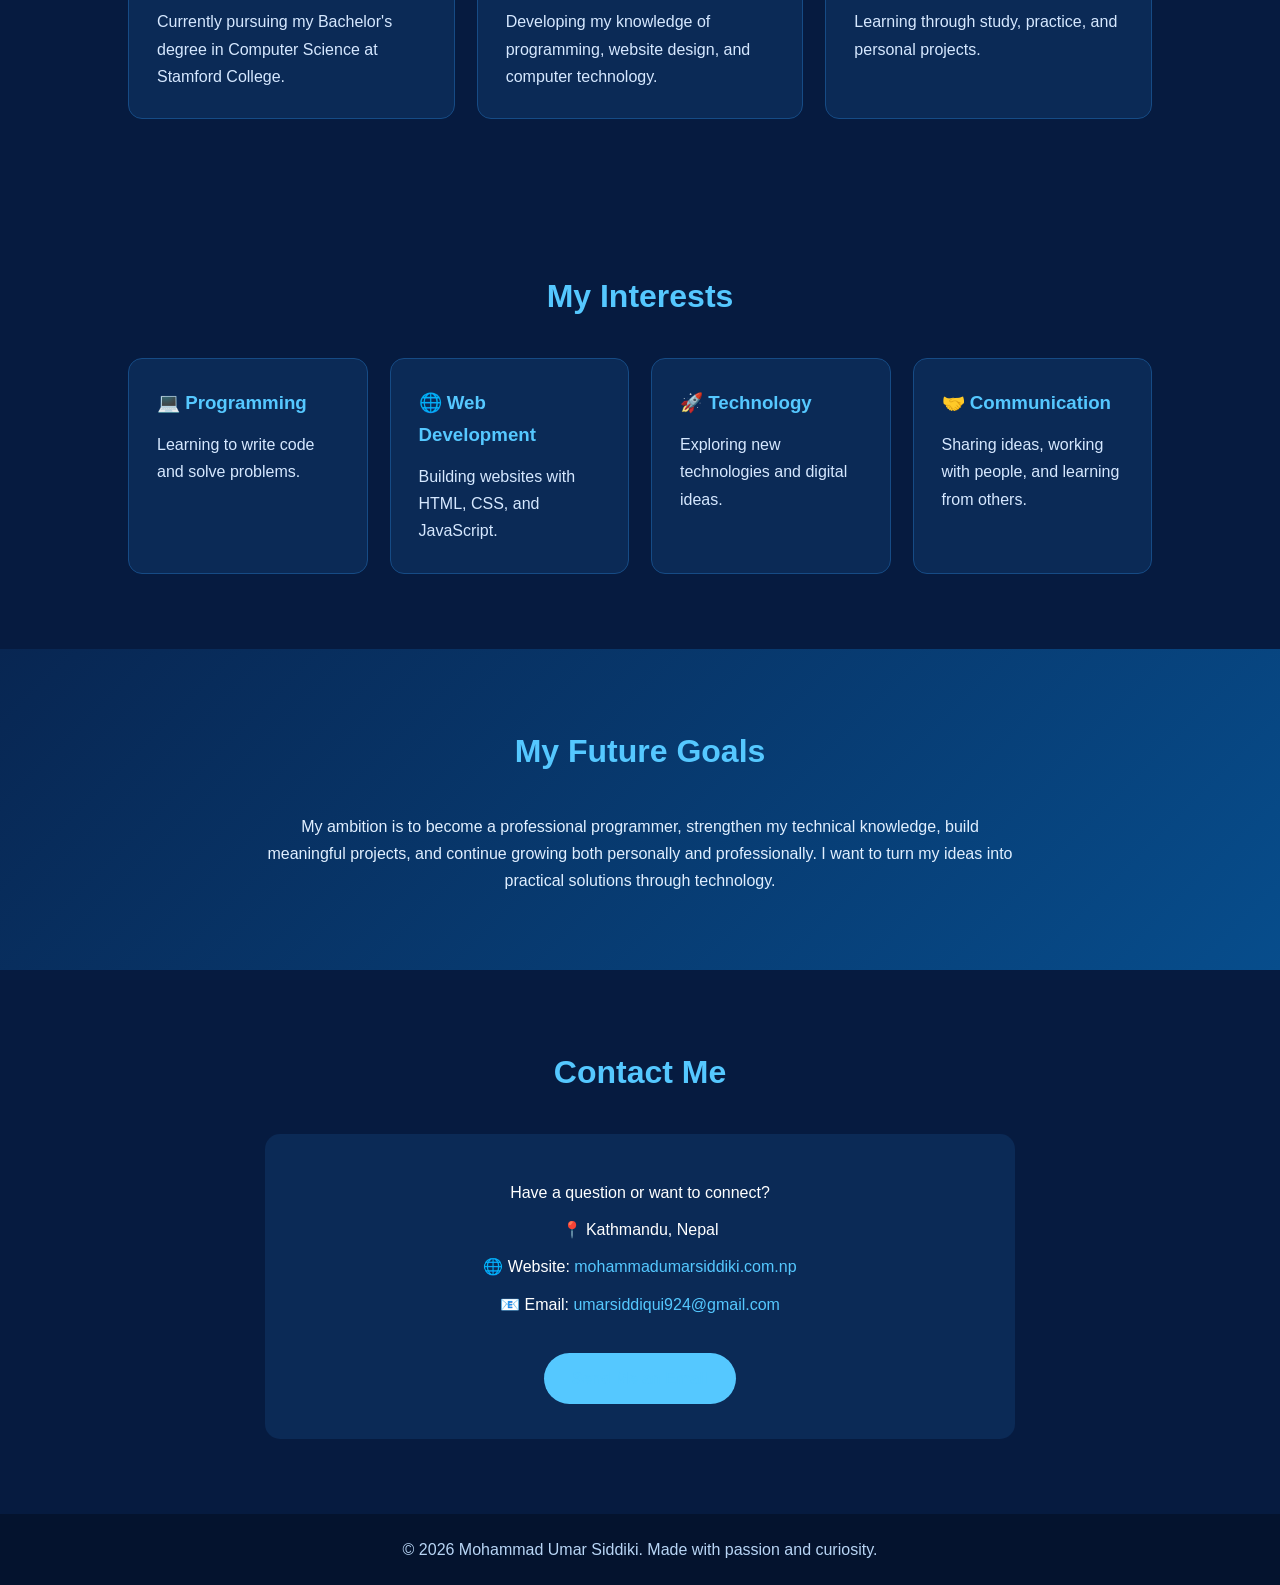
==== commit 465475eb: "Update index.html" ====
--- a/index.html
+++ b/index.html
@@ -385,12 +385,12 @@
 
             <p>
                 📧 Email:
-                <a href="mailto:umar@mohammadumarsiddiki.com.np">
-                    umar@mohammadumarsiddiki.com.np
+                <a href="mailto:umarsiddiqui923@gmail.com">
+                    umarsiddiqui924@gmail.com
                 </a>
             </p>
 
-            <a href="mailto:umar@mohammadumarsiddiki.com.np"
+            <a href="mailto:umarsiddiqui924@gmail.com"
                class="button">Send Me an Email</a>
         </div>
     </section>
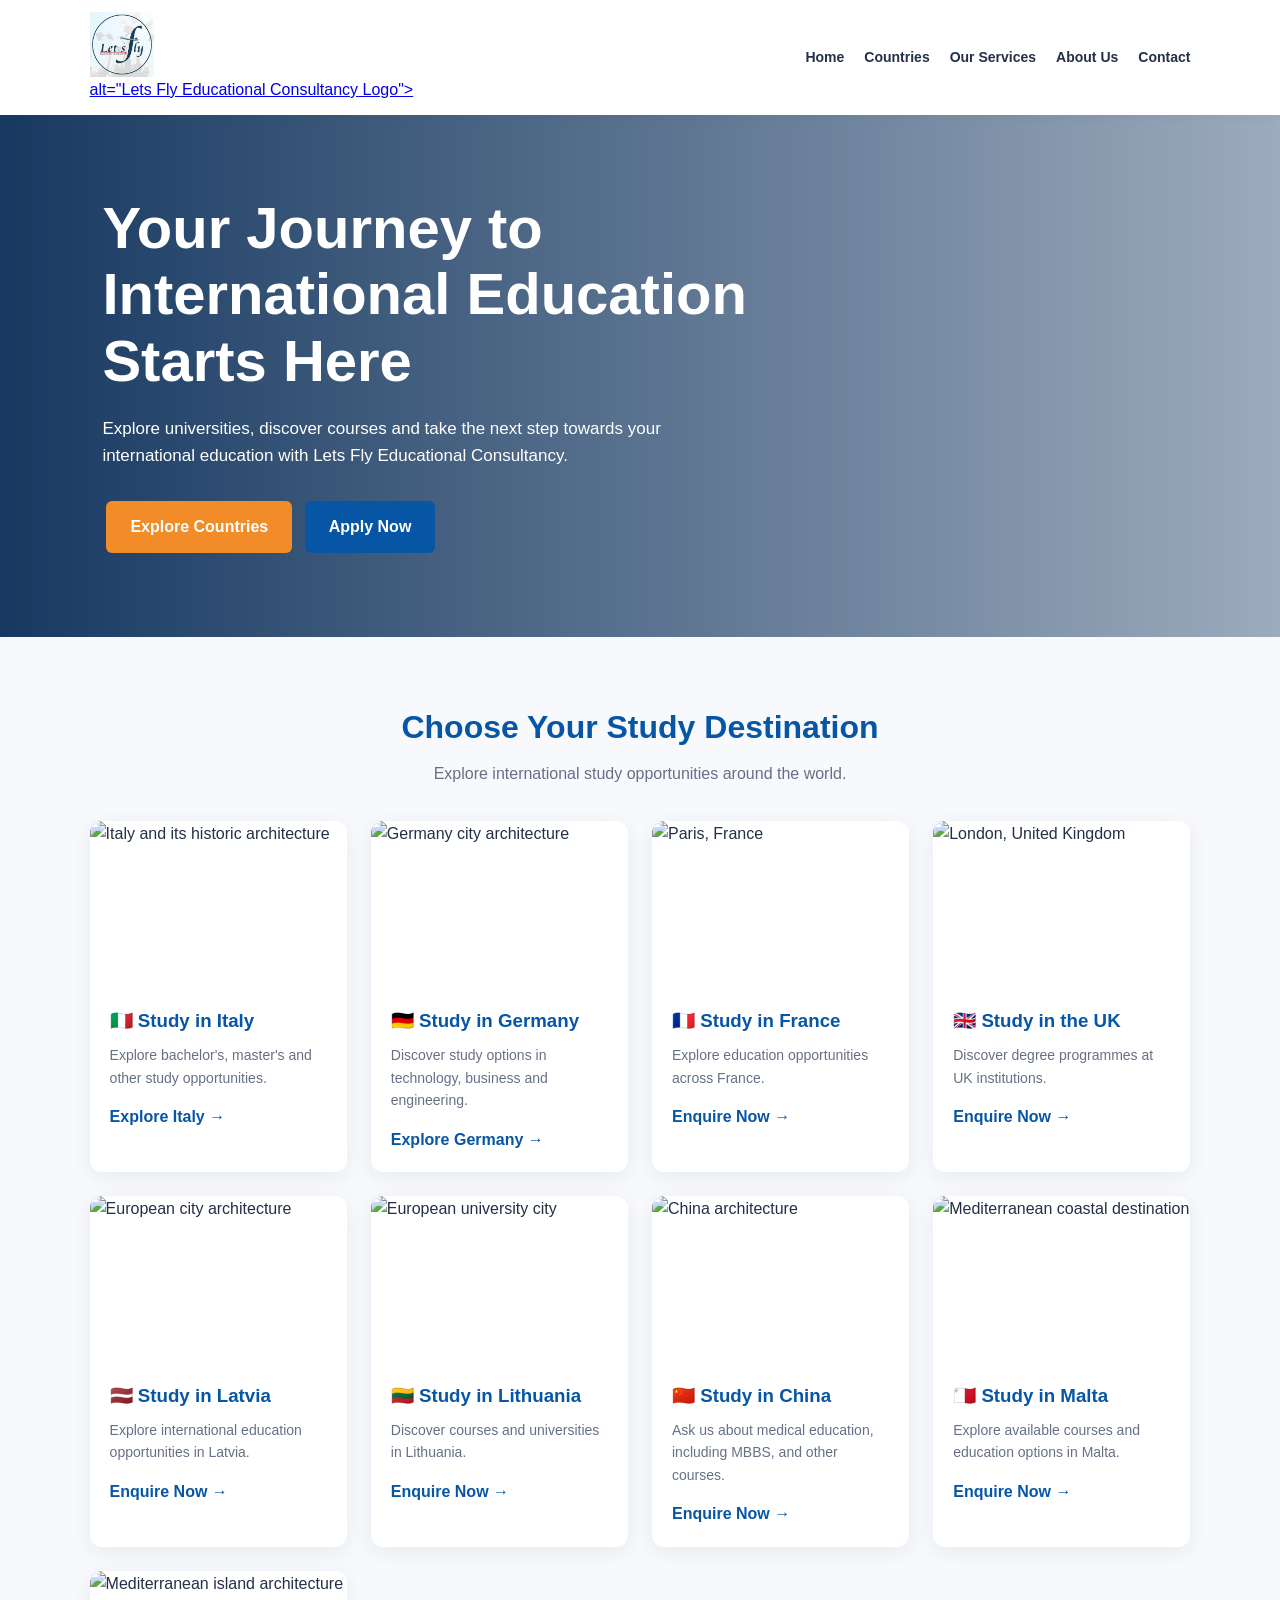
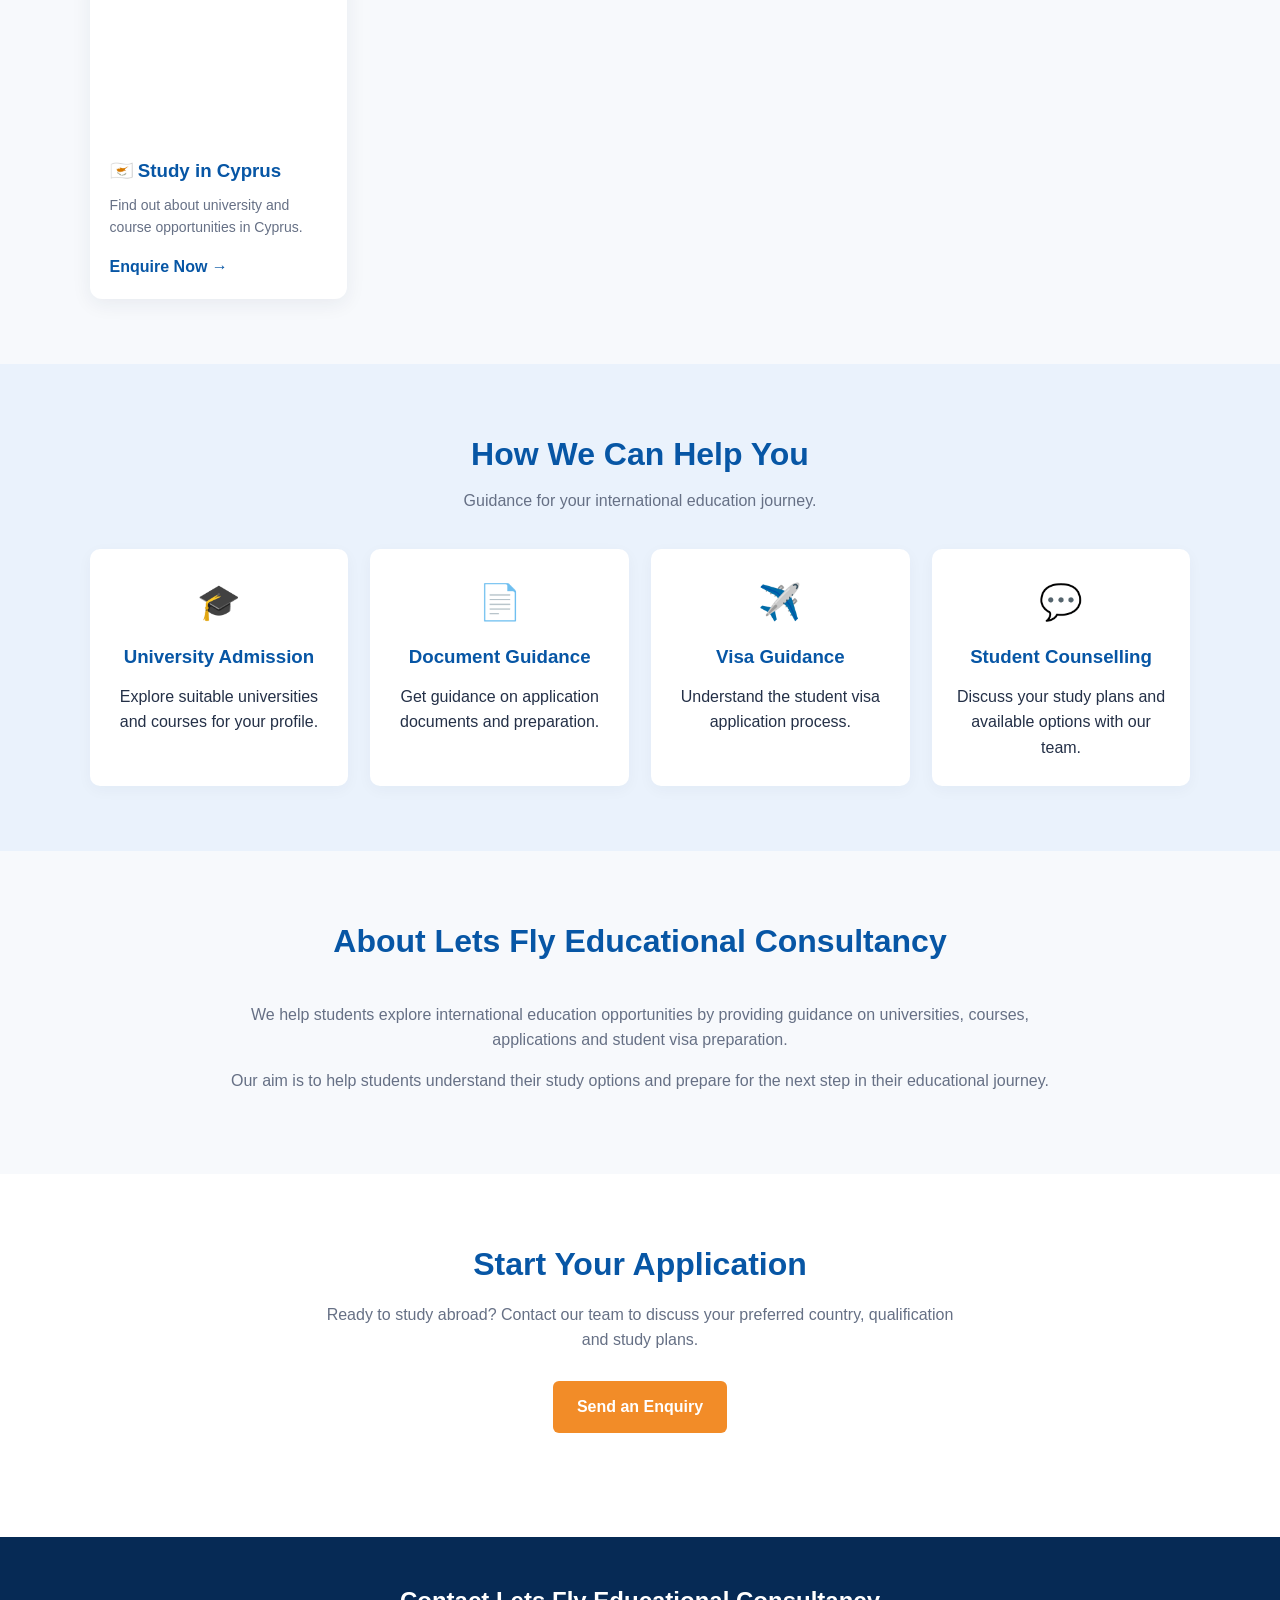
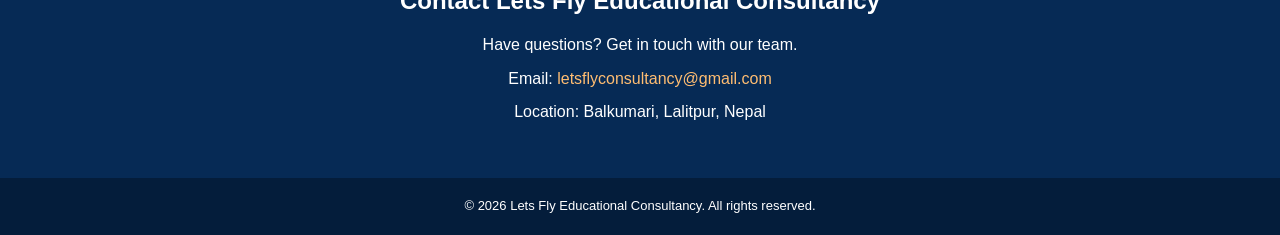
==== commit 0123436b: "Update index.html" ====
--- a/index.html
+++ b/index.html
@@ -1,234 +1,337 @@
 <!DOCTYPE html>
 <html lang="en">
+
 <head>
     <meta charset="UTF-8">
     <meta name="viewport" content="width=device-width, initial-scale=1.0">
 
-    <title>About Me | Mohammad Umar Siddiki</title>
+    <title>Lets Fly Educational Consultancy | Study Abroad</title>
+
+    <meta name="description"
+        content="Lets Fly Educational Consultancy helps students explore international education opportunities, universities and courses.">
 
     <style>
         * {
             margin: 0;
             padding: 0;
             box-sizing: border-box;
+        }
+
+        html {
             scroll-behavior: smooth;
         }
 
         body {
             font-family: Arial, sans-serif;
-            background: #061b40;
-            color: white;
-            line-height: 1.7;
-        }
-
-        /* Navigation */
-        nav {
+            color: #243047;
+            background: #f7f9fc;
+            line-height: 1.6;
+        }
+
+        /* HEADER */
+
+        header {
+            background: white;
+            padding: 12px 7%;
             display: flex;
             justify-content: space-between;
             align-items: center;
-            padding: 20px 8%;
-            background: #04132e;
-            position: sticky;
-            top: 0;
-            z-index: 100;
+            flex-wrap: wrap;
+            gap: 15px;
+            box-shadow: 0 2px 12px #0000000d;
         }
 
         .logo {
-            color: #55c8ff;
-            font-size: 22px;
+            display: flex;
+            align-items: center;
+        }
+
+        .logo img {
+            height: 65px;
+            width: auto;
+            max-width: 220px;
+            object-fit: contain;
+            display: block;
+        }
+
+        nav {
+            display: flex;
+            flex-wrap: wrap;
+            gap: 20px;
+        }
+
+        nav a {
+            text-decoration: none;
+            color: #243047;
+            font-size: 14px;
             font-weight: bold;
-        }
-
-        nav a {
+            transition: color 0.3s;
+        }
+
+        nav a:hover {
+            color: #f28c28;
+        }
+
+        /* HERO SECTION */
+
+        .hero {
+            min-height: 480px;
+            padding: 80px 8%;
+            display: flex;
+            align-items: center;
+            background:
+                linear-gradient(90deg, #062a55ed, #062a5560),
+                url("https://images.unsplash.com/photo-1523050854058-8df90110c9f1?auto=format&fit=crop&w=1800&q=85")
+                center/cover;
             color: white;
-            text-decoration: none;
-            margin-left: 22px;
-            transition: 0.3s;
-        }
-
-        nav a:hover {
-            color: #55c8ff;
-        }
-
-        /* Hero Section */
-        .hero {
-            min-height: 85vh;
-            display: flex;
-            flex-direction: column;
-            justify-content: center;
-            align-items: center;
-            text-align: center;
-            padding: 50px 20px;
-            background: linear-gradient(135deg, #061b40, #0756a8, #087cae);
-        }
-
-        .profile {
-            width: 140px;
-            height: 140px;
-            border: 4px solid #55c8ff;
-            border-radius: 50%;
-            display: flex;
-            justify-content: center;
-            align-items: center;
-            background: #0b3670;
-            font-size: 55px;
-            margin-bottom: 25px;
-            box-shadow: 0 0 30px #168bff55;
+        }
+
+        .hero-content {
+            max-width: 650px;
         }
 
         .hero h1 {
-            font-size: 46px;
-            margin-bottom: 10px;
-        }
-
-        .hero h1 span {
-            color: #55c8ff;
+            font-size: clamp(36px, 5vw, 58px);
+            line-height: 1.15;
+            margin-bottom: 20px;
         }
 
         .hero p {
-            font-size: 18px;
-            color: #d4eaff;
-            max-width: 650px;
+            font-size: 17px;
+            margin-bottom: 28px;
+            max-width: 560px;
         }
 
         .button {
             display: inline-block;
-            margin-top: 25px;
-            padding: 12px 28px;
-            background: #55c8ff;
-            color: #04132e;
+            background: #f28c28;
+            color: white;
+            padding: 13px 24px;
             text-decoration: none;
+            border-radius: 6px;
             font-weight: bold;
-            border-radius: 30px;
+            border: none;
+            cursor: pointer;
+            margin: 4px;
             transition: 0.3s;
         }
 
         .button:hover {
-            background: white;
-            transform: translateY(-3px);
-        }
-
-        /* General Sections */
-        section {
-            padding: 75px 10%;
-        }
-
-        .section-title {
-            font-size: 32px;
-            color: #55c8ff;
+            background: #d87312;
+            transform: translateY(-2px);
+        }
+
+        .button-blue {
+            background: #0756a5;
+        }
+
+        .button-blue:hover {
+            background: #043b75;
+        }
+
+        /* GENERAL SECTIONS */
+
+        .section {
+            padding: 65px 7%;
+        }
+
+        .section-heading {
             text-align: center;
             margin-bottom: 35px;
         }
 
-        .about-box {
-            max-width: 850px;
-            margin: auto;
-            background: #0b2a56;
-            padding: 35px;
-            border-radius: 15px;
-            border: 1px solid #164b85;
-            text-align: center;
-        }
-
-        .about-box p {
-            color: #d6e8ff;
-        }
-
-        /* Cards */
-        .cards {
+        .section-heading h2 {
+            color: #0756a5;
+            font-size: 32px;
+            margin-bottom: 8px;
+        }
+
+        .section-heading p {
+            color: #667085;
+        }
+
+        /* COUNTRY CARDS */
+
+        .countries {
+            display: grid;
+            grid-template-columns: repeat(auto-fit, minmax(220px, 1fr));
+            gap: 24px;
+        }
+
+        .country-card {
+            background: white;
+            border-radius: 12px;
+            overflow: hidden;
+            box-shadow: 0 5px 20px #162b4d12;
+            transition: transform 0.3s, box-shadow 0.3s;
+        }
+
+        .country-card:hover {
+            transform: translateY(-5px);
+            box-shadow: 0 10px 25px #162b4d20;
+        }
+
+        .country-card img {
+            width: 100%;
+            height: 165px;
+            object-fit: cover;
+            display: block;
+        }
+
+        .country-info {
+            padding: 20px;
+        }
+
+        .country-info h3 {
+            margin-bottom: 8px;
+            color: #0756a5;
+        }
+
+        .country-info p {
+            color: #667085;
+            font-size: 14px;
+            margin-bottom: 15px;
+        }
+
+        .country-info a {
+            color: #0756a5;
+            font-weight: bold;
+            text-decoration: none;
+        }
+
+        .country-info a:hover {
+            color: #f28c28;
+        }
+
+        /* SERVICES */
+
+        .services {
+            background: #eaf2fc;
+        }
+
+        .service-grid {
             display: grid;
             grid-template-columns: repeat(auto-fit, minmax(220px, 1fr));
             gap: 22px;
         }
 
-        .card {
-            background: #0b2a56;
-            padding: 28px;
-            border-radius: 14px;
-            border: 1px solid #164b85;
-            transition: 0.3s;
-        }
-
-        .card:hover {
-            transform: translateY(-7px);
-            border-color: #55c8ff;
-            box-shadow: 0 10px 25px #00000025;
-        }
-
-        .card h3 {
-            color: #55c8ff;
+        .service-card {
+            padding: 25px;
+            background: white;
+            border-radius: 10px;
+            text-align: center;
+            box-shadow: 0 4px 15px #162b4d0a;
+            transition: transform 0.3s;
+        }
+
+        .service-card:hover {
+            transform: translateY(-5px);
+        }
+
+        .service-card .icon {
+            font-size: 35px;
+        }
+
+        .service-card h3 {
+            margin: 12px 0;
+            color: #0756a5;
+        }
+
+        /* ABOUT */
+
+        .about-content {
+            max-width: 850px;
+            margin: auto;
+            text-align: center;
+        }
+
+        .about-content p {
+            color: #667085;
+            margin-bottom: 15px;
+        }
+
+        /* APPLY */
+
+        .apply {
+            background: white;
+            text-align: center;
+        }
+
+        .apply p {
+            max-width: 650px;
+            margin: 12px auto 24px;
+            color: #667085;
+        }
+
+        /* CONTACT */
+
+        .contact {
+            background: #062a55;
+            color: white;
+            text-align: center;
+            padding: 45px 7%;
+        }
+
+        .contact h2 {
             margin-bottom: 12px;
         }
 
-        .card p {
-            color: #d6e8ff;
-        }
-
-        /* Goals */
-        .goals {
-            background: linear-gradient(135deg, #082652, #074d8c);
+        .contact p {
+            margin: 8px 0;
+        }
+
+        .contact a {
+            color: #ffbd72;
+            text-decoration: none;
+        }
+
+        .contact a:hover {
+            text-decoration: underline;
+        }
+
+        /* FOOTER */
+
+        footer {
+            padding: 18px;
             text-align: center;
-        }
-
-        .goals p {
-            max-width: 750px;
-            margin: auto;
-            color: #e0efff;
-        }
-
-        /* Contact */
-        .contact-box {
-            text-align: center;
-            background: #0b2a56;
-            max-width: 750px;
-            margin: auto;
-            padding: 35px;
-            border-radius: 15px;
-        }
-
-        .contact-box p {
-            margin: 10px 0;
-        }
-
-        .contact-box a {
-            color: #55c8ff;
-            text-decoration: none;
-        }
-
-        /* Footer */
-        footer {
-            text-align: center;
-            padding: 22px;
-            background: #04132e;
-            color: #b8d5f5;
-        }
-
-        /* Mobile */
+            background: #041d3b;
+            color: white;
+            font-size: 13px;
+        }
+
+        /* MOBILE RESPONSIVE */
+
         @media (max-width: 650px) {
+            header {
+                justify-content: center;
+                padding: 15px 5%;
+            }
+
+            .logo img {
+                height: 55px;
+                max-width: 200px;
+            }
+
             nav {
-                flex-direction: column;
+                justify-content: center;
                 gap: 12px;
             }
 
             nav a {
-                margin: 0 7px;
-                font-size: 14px;
+                font-size: 13px;
             }
 
-            .hero h1 {
-                font-size: 32px;
+            .hero {
+                padding: 60px 7%;
+                min-height: 420px;
             }
 
-            .hero p {
-                font-size: 16px;
+            .section {
+                padding: 45px 6%;
             }
 
-            section {
-                padding: 55px 7%;
-            }
-
-            .about-box {
-                padding: 25px;
+            .section-heading h2 {
+                font-size: 27px;
             }
         }
     </style>
@@ -236,173 +339,426 @@
 
 <body>
 
-    <!-- Navigation -->
-    <nav>
-        <div class="logo">Umar Siddiki</div>
-
-        <div>
+    <!-- HEADER WITH LOGO -->
+
+    <header>
+
+        <div class="logo">
+            <a href="letsfly.html">
+                <img src="images/lets-fly-logo.png.jpeg" alt="Lets Fly Logo">
+                    alt="Lets Fly Educational Consultancy Logo">
+            </a>
+        </div>
+
+        <nav>
             <a href="#home">Home</a>
-            <a href="#about">About</a>
-            <a href="#education">Education</a>
-            <a href="#interests">Interests</a>
+            <a href="#countries">Countries</a>
+            <a href="#services">Our Services</a>
+            <a href="#about">About Us</a>
             <a href="#contact">Contact</a>
+        </nav>
+
+    </header>
+
+    <!-- HERO SECTION -->
+
+    <section class="hero" id="home">
+
+        <div class="hero-content">
+
+            <h1>Your Journey to International Education Starts Here</h1>
+
+            <p>
+                Explore universities, discover courses and take the next
+                step towards your international education with
+                Lets Fly Educational Consultancy.
+            </p>
+
+            <a href="#countries" class="button">Explore Countries</a>
+
+            <a href="#apply" class="button button-blue">Apply Now</a>
+
         </div>
-    </nav>
-
-    <!-- Home -->
-    <header class="hero" id="home">
-        <div class="profile">US</div>
-
-        <h1>Hello, I'm <span>Umar Siddiki</span></h1>
+
+    </section>
+
+    <!-- COUNTRIES SECTION -->
+
+    <section class="section" id="countries">
+
+        <div class="section-heading">
+
+            <h2>Choose Your Study Destination</h2>
+
+            <p>
+                Explore international study opportunities around the world.
+            </p>
+
+        </div>
+
+        <div class="countries">
+
+            <!-- ITALY -->
+
+            <article class="country-card">
+
+                <img
+                    src="https://images.unsplash.com/photo-1515542622106-78bda8ba0e5b?auto=format&fit=crop&w=800&q=80"
+                    alt="Italy and its historic architecture">
+
+                <div class="country-info">
+
+                    <h3>🇮🇹 Study in Italy</h3>
+
+                    <p>
+                        Explore bachelor's, master's and other study opportunities.
+                    </p>
+
+                    <a href="countries/italy.html">Explore Italy →</a>
+
+                </div>
+
+            </article>
+
+            <!-- GERMANY -->
+
+            <article class="country-card">
+
+                <img
+                    src="https://images.unsplash.com/photo-1467269204594-9661b134dd2b?auto=format&fit=crop&w=800&q=80"
+                    alt="Germany city architecture">
+
+                <div class="country-info">
+
+                    <h3>🇩🇪 Study in Germany</h3>
+
+                    <p>
+                        Discover study options in technology, business and engineering.
+                    </p>
+
+                    <a href="countries/germany.html">Explore Germany →</a>
+
+                </div>
+
+            </article>
+
+            <!-- FRANCE -->
+
+            <article class="country-card">
+
+                <img
+                    src="https://images.unsplash.com/photo-1502602898657-3e91760cbb34?auto=format&fit=crop&w=800&q=80"
+                    alt="Paris, France">
+
+                <div class="country-info">
+
+                    <h3>🇫🇷 Study in France</h3>
+
+                    <p>
+                        Explore education opportunities across France.
+                    </p>
+
+                    <a href="#apply">Enquire Now →</a>
+
+                </div>
+
+            </article>
+
+            <!-- UNITED KINGDOM -->
+
+            <article class="country-card">
+
+                <img
+                    src="https://images.unsplash.com/photo-1513635269975-59663e0ac1ad?auto=format&fit=crop&w=800&q=80"
+                    alt="London, United Kingdom">
+
+                <div class="country-info">
+
+                    <h3>🇬🇧 Study in the UK</h3>
+
+                    <p>
+                        Discover degree programmes at UK institutions.
+                    </p>
+
+                    <a href="#apply">Enquire Now →</a>
+
+                </div>
+
+            </article>
+
+            <!-- LATVIA -->
+
+            <article class="country-card">
+
+                <img
+                    src="https://images.unsplash.com/photo-1566552881560-0be862a7c445?auto=format&fit=crop&w=800&q=80"
+                    alt="European city architecture">
+
+                <div class="country-info">
+
+                    <h3>🇱🇻 Study in Latvia</h3>
+
+                    <p>
+                        Explore international education opportunities in Latvia.
+                    </p>
+
+                    <a href="#apply">Enquire Now →</a>
+
+                </div>
+
+            </article>
+
+            <!-- LITHUANIA -->
+
+            <article class="country-card">
+
+                <img
+                    src="https://images.unsplash.com/photo-1549640376-8d7b7c1e5f53?auto=format&fit=crop&w=800&q=80"
+                    alt="European university city">
+
+                <div class="country-info">
+
+                    <h3>🇱🇹 Study in Lithuania</h3>
+
+                    <p>
+                        Discover courses and universities in Lithuania.
+                    </p>
+
+                    <a href="#apply">Enquire Now →</a>
+
+                </div>
+
+            </article>
+
+            <!-- CHINA -->
+
+            <article class="country-card">
+
+                <img
+                    src="https://images.unsplash.com/photo-1508804185872-d7badad00f7d?auto=format&fit=crop&w=800&q=80"
+                    alt="China architecture">
+
+                <div class="country-info">
+
+                    <h3>🇨🇳 Study in China</h3>
+
+                    <p>
+                        Ask us about medical education, including MBBS, and other courses.
+                    </p>
+
+                    <a href="#apply">Enquire Now →</a>
+
+                </div>
+
+            </article>
+
+            <!-- MALTA -->
+
+            <article class="country-card">
+
+                <img
+                    src="https://images.unsplash.com/photo-1516483638261-f4dbaf036963?auto=format&fit=crop&w=800&q=80"
+                    alt="Mediterranean coastal destination">
+
+                <div class="country-info">
+
+                    <h3>🇲🇹 Study in Malta</h3>
+
+                    <p>
+                        Explore available courses and education options in Malta.
+                    </p>
+
+                    <a href="#apply">Enquire Now →</a>
+
+                </div>
+
+            </article>
+
+            <!-- CYPRUS -->
+
+            <article class="country-card">
+
+                <img
+                    src="https://images.unsplash.com/photo-1603565816030-6b389eeb23cb?auto=format&fit=crop&w=800&q=80"
+                    alt="Mediterranean island architecture">
+
+                <div class="country-info">
+
+                    <h3>🇨🇾 Study in Cyprus</h3>
+
+                    <p>
+                        Find out about university and course opportunities in Cyprus.
+                    </p>
+
+                    <a href="#apply">Enquire Now →</a>
+
+                </div>
+
+            </article>
+
+        </div>
+
+    </section>
+
+    <!-- SERVICES SECTION -->
+
+    <section class="section services" id="services">
+
+        <div class="section-heading">
+
+            <h2>How We Can Help You</h2>
+
+            <p>
+                Guidance for your international education journey.
+            </p>
+
+        </div>
+
+        <div class="service-grid">
+
+            <div class="service-card">
+
+                <div class="icon">🎓</div>
+
+                <h3>University Admission</h3>
+
+                <p>
+                    Explore suitable universities and courses for your profile.
+                </p>
+
+            </div>
+
+            <div class="service-card">
+
+                <div class="icon">📄</div>
+
+                <h3>Document Guidance</h3>
+
+                <p>
+                    Get guidance on application documents and preparation.
+                </p>
+
+            </div>
+
+            <div class="service-card">
+
+                <div class="icon">✈️</div>
+
+                <h3>Visa Guidance</h3>
+
+                <p>
+                    Understand the student visa application process.
+                </p>
+
+            </div>
+
+            <div class="service-card">
+
+                <div class="icon">💬</div>
+
+                <h3>Student Counselling</h3>
+
+                <p>
+                    Discuss your study plans and available options with our team.
+                </p>
+
+            </div>
+
+        </div>
+
+    </section>
+
+    <!-- ABOUT US -->
+
+    <section class="section" id="about">
+
+        <div class="about-content">
+
+            <div class="section-heading">
+
+                <h2>About Lets Fly Educational Consultancy</h2>
+
+            </div>
+
+            <p>
+                We help students explore international education opportunities
+                by providing guidance on universities, courses, applications
+                and student visa preparation.
+            </p>
+
+            <p>
+                Our aim is to help students understand their study options
+                and prepare for the next step in their educational journey.
+            </p>
+
+        </div>
+
+    </section>
+
+    <!-- APPLY SECTION -->
+
+    <section class="section apply" id="apply">
+
+        <div class="section-heading">
+
+            <h2>Start Your Application</h2>
+
+            <p>
+                Ready to study abroad? Contact our team to discuss your
+                preferred country, qualification and study plans.
+            </p>
+
+            <a class="button"
+                href="mailto:letsflyconsultancy@gmail.com?subject=Study%20Abroad%20Enquiry">
+                Send an Enquiry
+            </a>
+
+        </div>
+
+    </section>
+
+    <!-- CONTACT SECTION -->
+
+    <section class="contact" id="contact">
+
+        <h2>Contact Lets Fly Educational Consultancy</h2>
 
         <p>
-            Computer Science Student | Aspiring Programmer |
-            Lifelong Learner
+            Have questions? Get in touch with our team.
         </p>
 
-        <a href="#about" class="button">Discover My Story</a>
-    </header>
-
-    <!-- About Me -->
-    <section id="about">
-        <h2 class="section-title">About Me</h2>
-
-        <div class="about-box">
-            <p>
-                Hello! My name is Mohammad Umar Siddiki.
-                I live in Kathmandu, Nepal, and I am studying
-                Computer Science at Stamford College.
-            </p>
-
-            <br>
-
-            <p>
-                I am interested in programming, technology,
-                and web development. I enjoy learning new skills,
-                exploring creative ideas, and improving myself
-                through practical experience.
-            </p>
-
-            <br>
-
-            <p>
-                My goal is to become a skilled programmer and
-                use technology to create useful solutions.
-                I believe that consistency, curiosity, and hard
-                work are important for personal and professional growth.
-            </p>
-        </div>
+        <p>
+            Email:
+            <a href="mailto:letsflyconsultancy@gmail.com">
+                letsflyconsultancy@gmail.com
+            </a>
+        </p>
+
+        <p>
+            Location: Balkumari, Lalitpur, Nepal
+        </p>
+
     </section>
 
-    <!-- Education -->
-    <section id="education">
-        <h2 class="section-title">My Education</h2>
-
-        <div class="cards">
-            <div class="card">
-                <h3>🎓 Computer Science</h3>
-                <p>
-                    Currently pursuing my Bachelor's degree
-                    in Computer Science at Stamford College.
-                </p>
-            </div>
-
-            <div class="card">
-                <h3>💻 Programming</h3>
-                <p>
-                    Developing my knowledge of programming,
-                    website design, and computer technology.
-                </p>
-            </div>
-
-            <div class="card">
-                <h3>📚 Continuous Learning</h3>
-                <p>
-                    Learning through study, practice,
-                    and personal projects.
-                </p>
-            </div>
-        </div>
-    </section>
-
-    <!-- Interests -->
-    <section id="interests">
-        <h2 class="section-title">My Interests</h2>
-
-        <div class="cards">
-            <div class="card">
-                <h3>💻 Programming</h3>
-                <p>Learning to write code and solve problems.</p>
-            </div>
-
-            <div class="card">
-                <h3>🌐 Web Development</h3>
-                <p>Building websites with HTML, CSS, and JavaScript.</p>
-            </div>
-
-            <div class="card">
-                <h3>🚀 Technology</h3>
-                <p>Exploring new technologies and digital ideas.</p>
-            </div>
-
-            <div class="card">
-                <h3>🤝 Communication</h3>
-                <p>Sharing ideas, working with people, and learning from others.</p>
-            </div>
-        </div>
-    </section>
-
-    <!-- Goals -->
-    <section class="goals" id="goals">
-        <h2 class="section-title">My Future Goals</h2>
+    <!-- FOOTER -->
+
+    <footer>
 
         <p>
-            My ambition is to become a professional programmer,
-            strengthen my technical knowledge, build meaningful
-            projects, and continue growing both personally
-            and professionally. I want to turn my ideas into
-            practical solutions through technology.
+            &copy; <span id="year"></span>
+            Lets Fly Educational Consultancy.
+            All rights reserved.
         </p>
-    </section>
-
-    <!-- Contact -->
-    <section id="contact">
-        <h2 class="section-title">Contact Me</h2>
-
-        <div class="contact-box">
-            <p>Have a question or want to connect?</p>
-
-            <p>
-                📍 Kathmandu, Nepal
-            </p>
-
-            <p>
-                🌐 Website:
-                <a href="https://mohammadumarsiddiki.com.np">
-                    mohammadumarsiddiki.com.np
-                </a>
-            </p>
-
-            <p>
-                📧 Email:
-                <a href="mailto:umarsiddiqui923@gmail.com">
-                    umarsiddiqui924@gmail.com
-                </a>
-            </p>
-
-            <a href="mailto:umarsiddiqui924@gmail.com"
-               class="button">Send Me an Email</a>
-        </div>
-    </section>
-
-    <!-- Footer -->
-    <footer>
-        <p>
-            &copy; 2026 Mohammad Umar Siddiki.
-            Made with passion and curiosity.
-        </p>
+
     </footer>
 
+    <!-- JAVASCRIPT -->
+
+    <script>
+        document.getElementById("year").textContent =
+            new Date().getFullYear();
+    </script>
+
 </body>
+
 </html>
-
